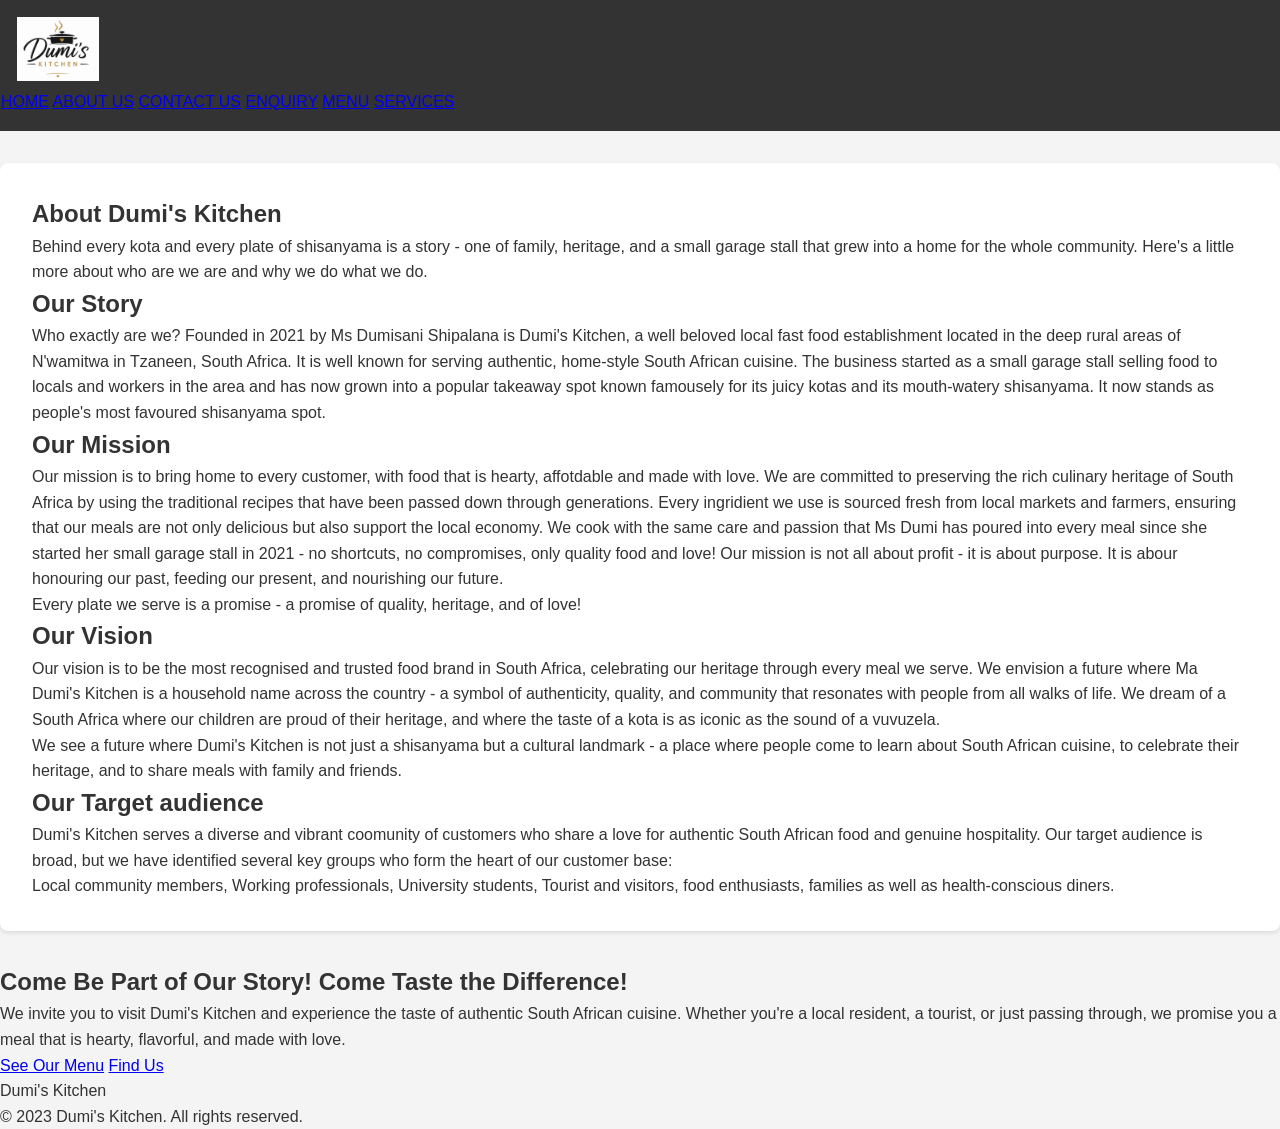
==== pages/about-us.html @ 279e6dc4 "Updated about us" ====
<!DOCTYPE html>
<html lang="en">
<head>
    <meta charset="UTF-8">
    <meta name="viewport" content="width=device-width, initial-scale=1.0">
    <title>Dumi's Kitchen | About Us</title>

    <!--CSS Stylesheet-->
    <link rel="stylesheet" href="../assets/css/styles.css">
    
</head>
<body>
    
    <!--Header section-->
    <header class="site-header">
      <div class="header-inner">
        <div class="logo">
            <a href="../index.html">
                <img src="../assets/images/Logo.jpeg" alt="Dumi's Kitchen Logo" width="10%" height="10%">
            </a>
        </div>
        

         <!--Navigation links-->
         <nav>
            <a href="../index.html">HOME</a>
            <a href="./about-us.html">ABOUT US</a>
            <a href="./contact-us.html">CONTACT US</a>
            <a href="./enquiry.html">ENQUIRY</a>
            <a href="./menu.html">MENU</a>
            <a href="./services.html">SERVICES</a>
         </nav>
      </div>
    </header>

    <!--Main section-->
    <main class="container">

        <section class="section">
          <h1 class="section-title">About Dumi's Kitchen</h1>
          <p class="intro-text">Behind every kota and every plate of shisanyama is a story - one of family, heritage, and a small garage stall that grew into a home for the whole community.
            Here's a little more about who are we are and why we do what we do. </p>
          
          <!--Background story of our business-->
            <div class="story-block"> 
            <h1 class="section-title">Our Story</h1>
            <p class="story-text">
                Who exactly are we?
                Founded in 2021 by Ms Dumisani Shipalana is Dumi's Kitchen, a well beloved local fast food establishment located
                in the deep rural areas of N'wamitwa in Tzaneen, South Africa. It is well known for serving authentic, home-style
                South African cuisine. The business started as a small garage stall selling food to locals and workers in the area and has now grown into a popular takeaway spot  known famousely for its juicy kotas and its mouth-watery shisanyama.
                It now stands as people's most favoured shisanyama spot.
            </p>
            </div>

            <!-- Mission and vision statements-->
             <div class="story-block">  
             <h1> Our Mission</h1>
             <p class="text-left">
                Our mission is to bring home to every customer, with food that is hearty, affotdable and made with love.
                We are committed to preserving the rich culinary heritage of South Africa by using the traditional recipes that have been
                passed down  through generations. Every ingridient we use is sourced fresh from local markets and farmers, ensuring that our meals 
                are not only delicious but also support the local economy. We cook with the same care and passion that Ms Dumi has poured into every meal 
                since she started her small garage stall in 2021 - no shortcuts, no compromises, only quality food and love!
                Our mission is not all about profit - it is about purpose. It is abour honouring our past, feeding our present, and nourishing 
                our future.
             </p>
             <p> Every plate we serve is a promise - a promise of quality, heritage, and of love!</p>
             </div>

             <!-- Vision statement-->
              <div class="story-block">
              <h1> Our Vision</h1>
              <p class="text-left">
                Our vision is to be the most recognised and trusted food brand in South Africa, celebrating our heritage through every meal we serve.
                We envision a future where Ma Dumi's Kitchen is a household name across the country -  a symbol of authenticity, quality, and community
                that resonates with people from all walks of life. We dream of a South Africa where our children are proud of their heritage, and
                where the taste of a kota is as iconic as the sound of a vuvuzela.
              </p>
              <p class="text-left"> 
                We see a future where Dumi's Kitchen is not just a shisanyama but a cultural landmark -  a place where people come to
                learn about South African cuisine, to celebrate their heritage, and to share meals with family and friends.
              </p>
              </div>

              <!--Target audience-->
              <div class="story-block">
              <h1>Our Target audience</h1>
              <p class="text-left">
                Dumi's Kitchen serves a diverse and vibrant coomunity of customers who share a love for authentic South African food 
                and genuine hospitality. Our target audience is broad, but we have identified several key groups who form the heart of our customer base:
              </p>
              <p>
                Local community members, Working professionals, University students, Tourist and visitors, food enthusiasts, families as well as health-conscious diners.
              </p>
              </div>
        </section>

        <!--Call to Action-->
        <div class="cta-box">
            <h2> Come Be Part of Our Story! Come Taste the Difference!</h2>
            <p>We invite you to visit Dumi's Kitchen and experience the taste of authentic South African cuisine. Whether you're a local resident, a tourist, or just passing through, we promise you a meal that is hearty, flavorful, and made with love.</p>
            <div class="btn-group"> 
                <a href="./menu.html" class="btn btn-primary">See Our Menu</a>
                <a href="./contact-us.html" class="btn btn-secondary">Find Us</a>
            </div>
        </div>
    </main>

    <!--Footer Section-->
    <footer class="site-footer">
      <div class="footer-inner">
        <p class="footer-brand">Dumi's Kitchen</p>
        
        <p class="footer-copyright">&copy; 2023 Dumi's Kitchen. All rights reserved.</p>
      </div>
    </footer>
</body>
</html>
---- assets/css/styles.css ----
*{
    margin: 0;
    padding: 0;
}

html {
    scroll-behavior: smooth;
}

/* 1. body */
body {
    font-family:Arial, Helvetica, sans-serif;
    background-color: #f4f4f4;
    color: #333;
    line-height: 1.6;
}

/* 2. header / navigation bar */ 
header {
    background-color: #333;
    color: #fff;
    padding: 1rem 0;
    display: flex;
    align-items: center;
    top: 0%;
    border: 1px solid #333;
    z-index: 1000;
}

.logo {
    margin-left: 1rem;
}

.main-navigation {
    gap: 10px;
    display: flex;
}

.main-navigation a {
    color: white;
    font-size: 16px;
    padding: 10px 15px;
    text-decoration: none;
    border-radius: 6px;
}

.main-navigation a:hover {
    background-color: #555;
    color: white;
}

section {
    padding: 2rem;
    margin: 2rem 0;
    background-color: #fff;
    border-radius: 8px;
    box-shadow: 0 2px 4px rgba(0, 0, 0, 0.1);
}
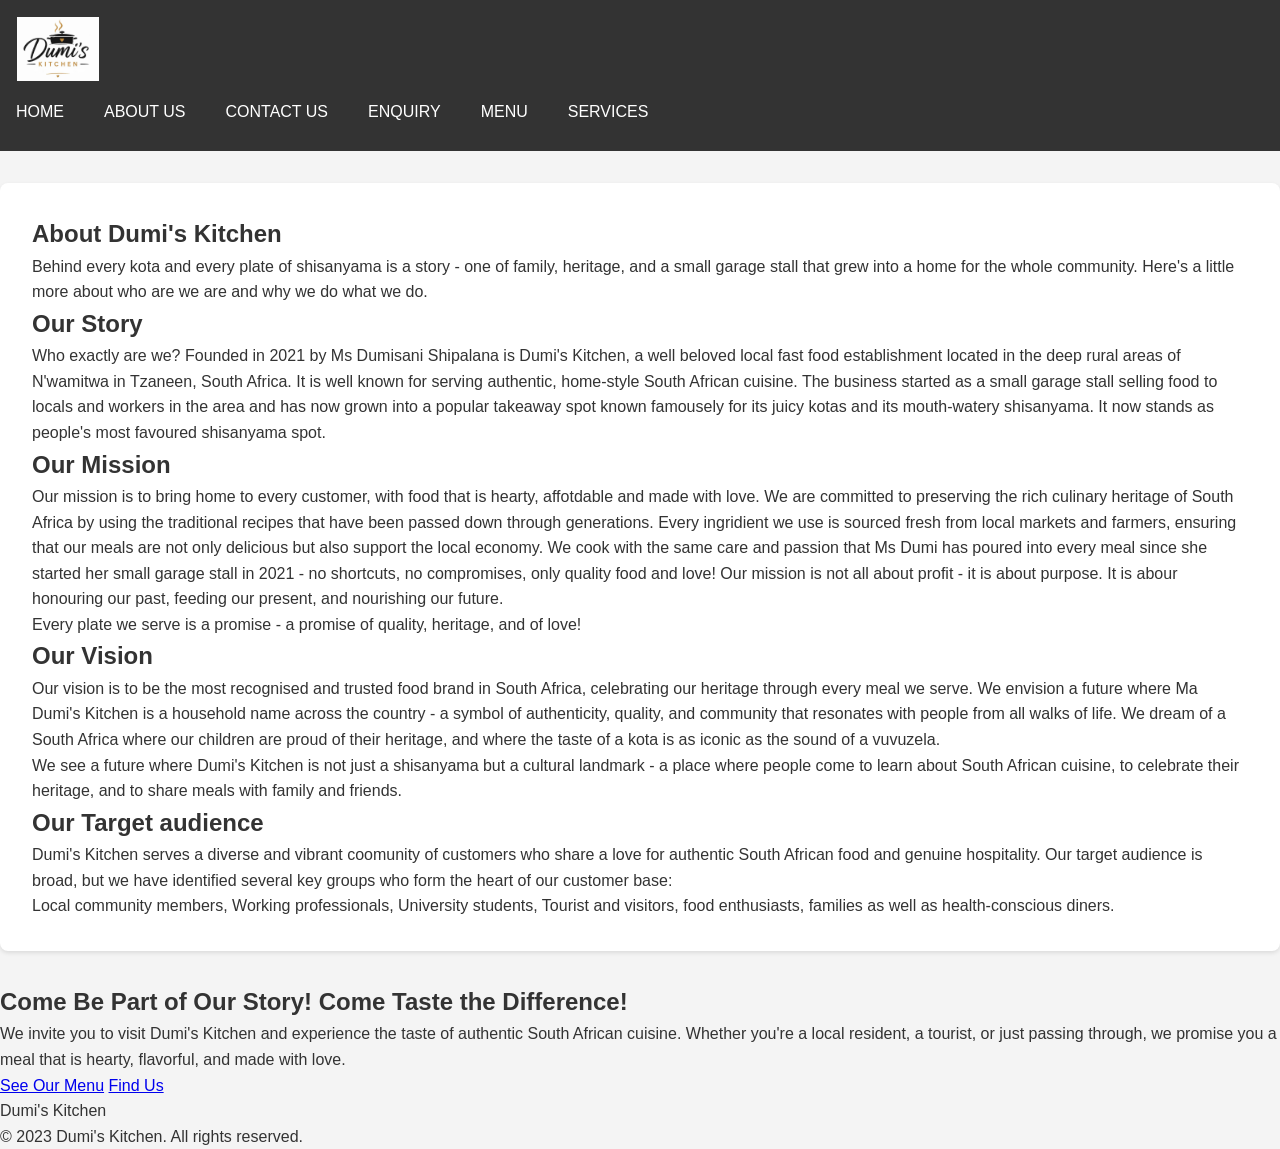
==== commit 2fd6f32b: "updated classes on about.us" ====
--- a/pages/about-us.html
+++ b/pages/about-us.html
@@ -22,7 +22,7 @@
         
 
          <!--Navigation links-->
-         <nav>
+         <nav class="main-navigation">
             <a href="../index.html">HOME</a>
             <a href="./about-us.html">ABOUT US</a>
             <a href="./contact-us.html">CONTACT US</a>
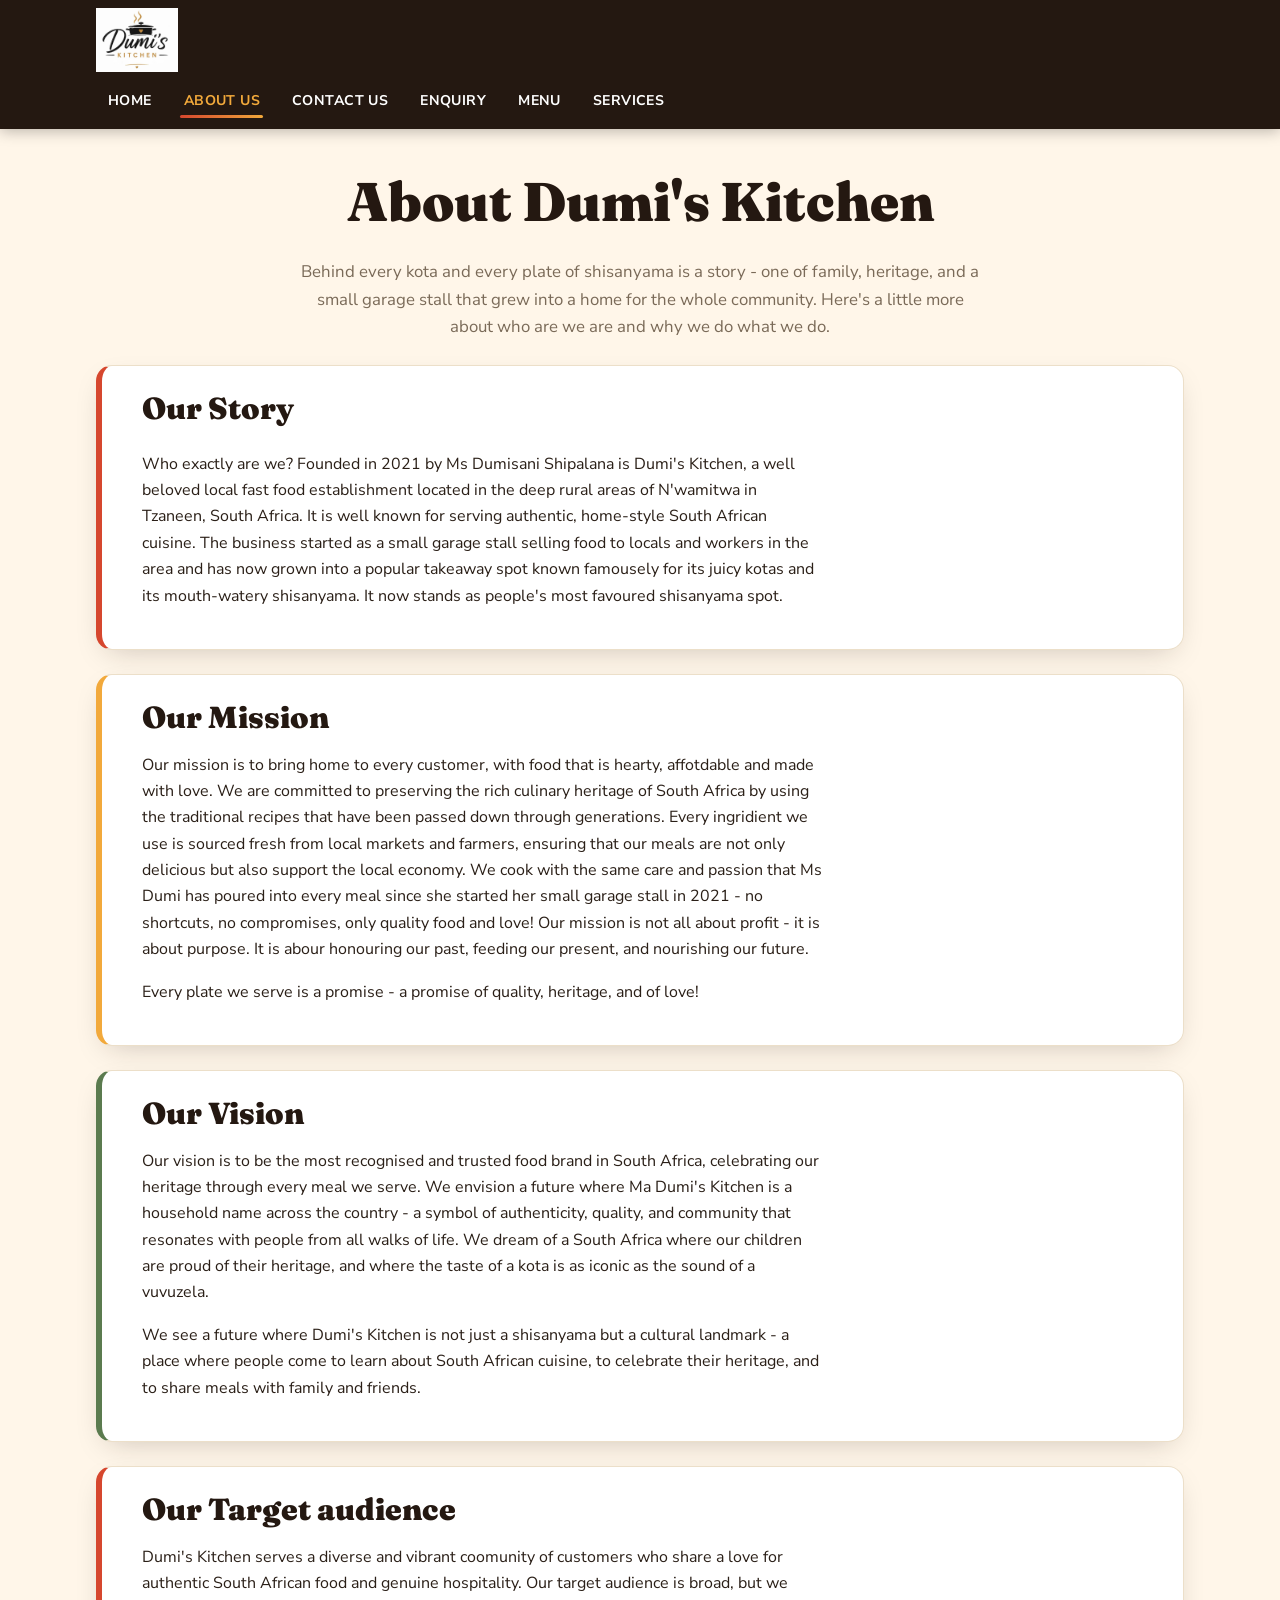
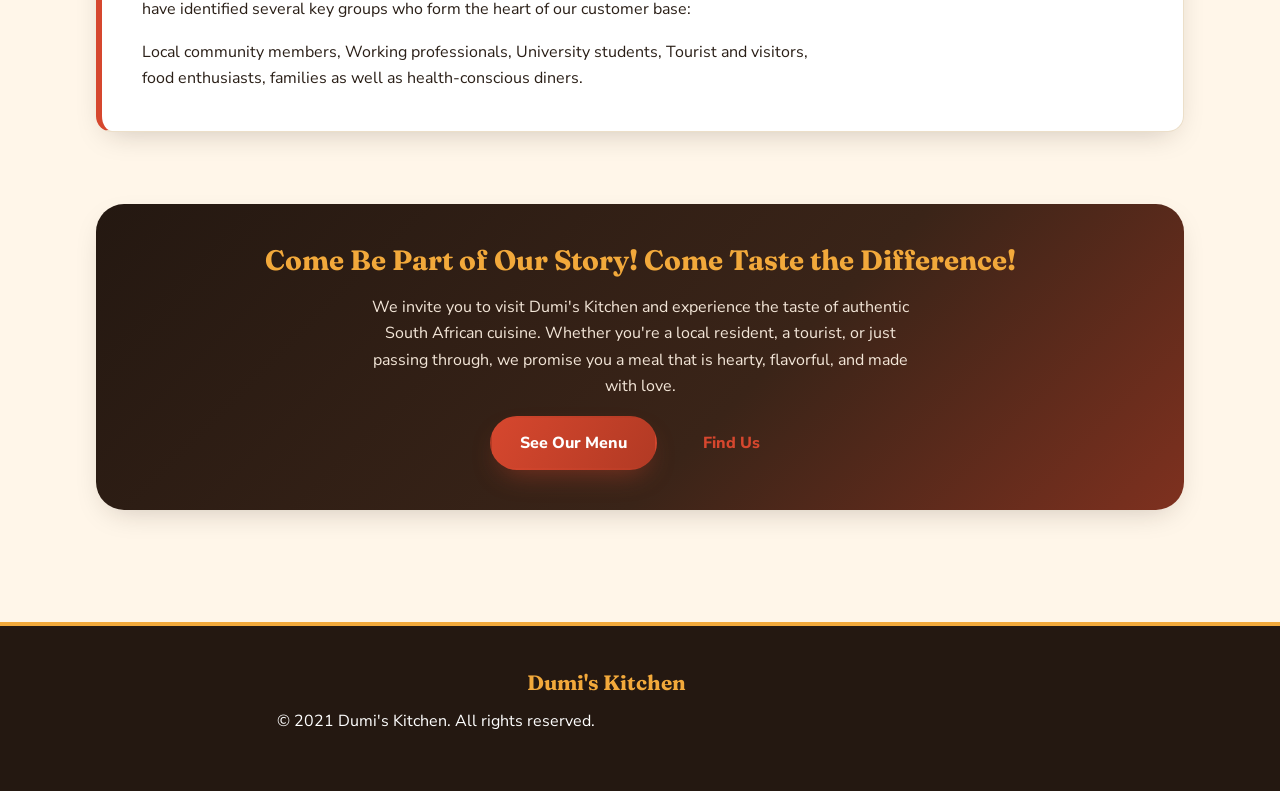
==== commit efc59784: "Update about-us.html" ====
--- a/pages/about-us.html
+++ b/pages/about-us.html
@@ -24,7 +24,7 @@
          <!--Navigation links-->
          <nav class="main-navigation">
             <a href="../index.html">HOME</a>
-            <a href="./about-us.html">ABOUT US</a>
+            <a href="./about-us.html" class="active" aria-current="page">ABOUT US</a>
             <a href="./contact-us.html">CONTACT US</a>
             <a href="./enquiry.html">ENQUIRY</a>
             <a href="./menu.html">MENU</a>
@@ -112,7 +112,7 @@
       <div class="footer-inner">
         <p class="footer-brand">Dumi's Kitchen</p>
         
-        <p class="footer-copyright">&copy; 2023 Dumi's Kitchen. All rights reserved.</p>
+        <p class="footer-copyright">&copy; 2021 Dumi's Kitchen. All rights reserved.</p>
       </div>
     </footer>
 </body>
--- a/assets/css/styles.css
+++ b/assets/css/styles.css
@@ -1,58 +1,720 @@
-*{
-    margin: 0;
-    padding: 0;
+
+/* ==========================================================================
+   Dumi's Kitchen — Stylesheet
+   A vibrant shisanyama & kota spot: fire-red coals, golden mustard pap,
+   a hint of fresh green, all on a warm cream backdrop.
+   ========================================================================== */
+
+/* ---- Fonts: a characterful display serif paired with a friendly sans ---- */
+@import url('https://fonts.googleapis.com/css2?family=Fraunces:opsz,wght@9..144,400;9..144,600;9..144,700;9..144,900&family=Nunito+Sans:wght@400;600;700;800&display=swap');
+
+/* ---- Design tokens ---- */
+:root {
+  /* Palette */
+  --color-charcoal: #241811;
+  --color-charcoal-soft: #3a2418;
+  --color-fire: #d6472e;
+  --color-fire-dark: #b23a24;
+  --color-gold: #f2a93b;
+  --color-gold-dark: #d6912a;
+  --color-forest: #5b7b4f;
+  --color-cream: #fff6e9;
+  --color-white: #ffffff;
+
+  /* Text & neutrals */
+  --color-text: #2a1f17;
+  --color-text-muted: #7a6a58;
+  --color-border: #ecdfc9;
+
+  /* Type */
+  --font-display: 'Fraunces', Georgia, serif;
+  --font-body: 'Nunito Sans', Arial, sans-serif;
+
+  /* Spacing scale */
+  --space-1: 0.5rem;
+  --space-2: 1rem;
+  --space-3: 1.5rem;
+  --space-4: 2.5rem;
+  --space-5: 4.5rem;
+
+  /* Layout */
+  --max-width: 1120px;
+  --radius-sm: 8px;
+  --radius-md: 16px;
+  --radius-lg: 28px;
+  --shadow-soft: 0 10px 30px -12px rgba(36, 24, 17, 0.25);
+  --shadow-fire: 0 12px 28px -10px rgba(214, 71, 46, 0.45);
+  --transition-fast: 0.2s ease;
+  --transition-med: 0.35s cubic-bezier(0.22, 1, 0.36, 1);
+}
+
+/* ---- Reset & base ---- */
+* {
+  box-sizing: border-box;
 }
 
 html {
-    scroll-behavior: smooth;
-}
-
-/* 1. body */
+  scroll-behavior: smooth;
+}
+
 body {
-    font-family:Arial, Helvetica, sans-serif;
-    background-color: #f4f4f4;
-    color: #333;
-    line-height: 1.6;
-}
-
-/* 2. header / navigation bar */ 
-header {
-    background-color: #333;
-    color: #fff;
-    padding: 1rem 0;
-    display: flex;
-    align-items: center;
-    top: 0%;
-    border: 1px solid #333;
-    z-index: 1000;
+  margin: 0;
+  font-family: var(--font-body);
+  color: var(--color-text);
+  background-color: var(--color-cream);
+  line-height: 1.65;
+}
+
+img {
+  max-width: 100%;
+  height: auto;
+  display: block;
+}
+
+h1, h2, h3, h4 {
+  font-family: var(--font-display);
+  color: var(--color-charcoal);
+  line-height: 1.2;
+  margin: 0 0 var(--space-2);
+}
+
+h1 { font-size: clamp(2.1rem, 5vw, 3.4rem); font-weight: 900; }
+h2 { font-size: clamp(1.35rem, 2.8vw, 1.75rem); font-weight: 700; color: var(--color-fire); }
+h3 { font-size: 1.2rem; font-weight: 700; }
+
+p {
+  margin: 0 0 var(--space-2);
+  max-width: 68ch;
+}
+
+ul {
+  margin: 0 0 var(--space-2);
+  padding-left: 1.25rem;
+}
+
+li {
+  margin-bottom: 0.4rem;
+}
+
+a {
+  color: var(--color-fire);
+  text-decoration: none;
+  transition: color var(--transition-fast);
+}
+
+a:hover,
+a:focus-visible {
+  color: var(--color-fire-dark);
+}
+
+hr {
+  border: none;
+  border-top: 1px solid var(--color-border);
+  margin: var(--space-3) 0;
+}
+
+::selection {
+  background-color: var(--color-gold);
+  color: var(--color-charcoal);
+}
+
+/* Visible, on-brand focus state for keyboard users */
+a:focus-visible,
+button:focus-visible,
+input:focus-visible,
+select:focus-visible,
+textarea:focus-visible {
+  outline: 3px solid var(--color-gold);
+  outline-offset: 2px;
+  border-radius: var(--radius-sm);
+}
+
+/* ---- Utility classes ---- */
+.container {
+  max-width: var(--max-width);
+  margin: 0 auto;
+  padding: var(--space-4) var(--space-2);
+}
+
+.text-center { text-align: center; }
+.text-left { text-align: left; }
+
+.eyebrow {
+  display: inline-block;
+  font-family: var(--font-body);
+  font-weight: 800;
+  font-size: 0.78rem;
+  letter-spacing: 0.14em;
+  color: var(--color-gold);
+  margin-bottom: var(--space-1);
+}
+
+.section-title {
+  text-align: center;
+  margin-bottom: var(--space-3);
+}
+
+.section {
+  margin-bottom: var(--space-5);
+}
+
+.lead {
+  text-align: center;
+  max-width: 60ch;
+  margin-left: auto;
+  margin-right: auto;
+  color: var(--color-text-muted);
+}
+
+.intro-text {
+  max-width: 68ch;
+  margin: 0 auto var(--space-3);
+  text-align: center;
+  color: var(--color-text-muted);
+  font-size: 1.05rem;
+}
+
+.section-blurb {
+  max-width: 60ch;
+  margin: 0 auto var(--space-3);
+  text-align: center;
+  color: var(--color-text-muted);
+}
+
+/* Decorative squiggle divider used between sections */
+.divider {
+  width: 64px;
+  height: 4px;
+  margin: 0 auto var(--space-3);
+  background: linear-gradient(90deg, var(--color-fire), var(--color-gold));
+  border-radius: 999px;
+}
+
+/* ==========================================================================
+   Header & navigation
+   ========================================================================== */
+.site-header {
+  background-color: var(--color-charcoal);
+  position: sticky;
+  top: 0;
+  z-index: 50;
+  box-shadow: 0 2px 14px rgba(0, 0, 0, 0.28);
+}
+
+.header-inner {
+  max-width: var(--max-width);
+  margin: 0 auto;
+  padding: var(--space-1) var(--space-2);
+  display: flex;
+  align-items: center;
+  justify-content: space-between;
+  flex-wrap: wrap;
+  gap: var(--space-1);
 }
 
 .logo {
-    margin-left: 1rem;
+  display: flex;
+  align-items: center;
+}
+
+.logo-img {
+  height: 58px;
+  width: auto;
+  border-radius: var(--radius-sm);
+  border: 2px solid var(--color-gold);
 }
 
 .main-navigation {
-    gap: 10px;
-    display: flex;
+  display: flex;
+  flex-wrap: wrap;
+  gap: var(--space-1);
 }
 
 .main-navigation a {
-    color: white;
-    font-size: 16px;
-    padding: 10px 15px;
-    text-decoration: none;
-    border-radius: 6px;
-}
-
-.main-navigation a:hover {
-    background-color: #555;
-    color: white;
-}
-
-section {
-    padding: 2rem;
-    margin: 2rem 0;
-    background-color: #fff;
-    border-radius: 8px;
-    box-shadow: 0 2px 4px rgba(0, 0, 0, 0.1);
+  position: relative;
+  color: var(--color-white);
+  font-family: var(--font-body);
+  font-weight: 700;
+  font-size: 0.88rem;
+  letter-spacing: 0.03em;
+  padding: 0.55rem 0.2rem;
+  margin: 0 0.55rem;
+}
+
+/* Animated underline bar — grows in on hover/focus, not a default underline */
+.main-navigation a::after {
+  content: "";
+  position: absolute;
+  left: 0;
+  bottom: 0.2rem;
+  width: 100%;
+  height: 3px;
+  border-radius: 999px;
+  background: linear-gradient(90deg, var(--color-fire), var(--color-gold));
+  transform: scaleX(0);
+  transform-origin: left;
+  transition: transform var(--transition-med);
+}
+
+.main-navigation a:hover,
+.main-navigation a:focus-visible {
+  color: var(--color-gold);
+}
+
+.main-navigation a:hover::after,
+.main-navigation a:focus-visible::after,
+.main-navigation a.active::after {
+  transform: scaleX(1);
+}
+
+.main-navigation a.active {
+  color: var(--color-gold);
+}
+
+/* ==========================================================================
+   Hero (homepage)
+   ========================================================================== */
+.hero {
+  position: relative;
+  background:
+    linear-gradient(160deg, rgba(36, 24, 17, 0.92) 0%, rgba(36, 24, 17, 0.85) 55%, rgba(214, 71, 46, 0.55) 100%),
+    url('../images/WhatsApp Image 2026-08-13 at 20.27.47.jpeg') center / cover no-repeat;
+  color: var(--color-white);
+  text-align: center;
+  padding: var(--space-5) var(--space-2) calc(var(--space-5) + 2.5rem);
+  clip-path: polygon(0 0, 100% 0, 100% 94%, 0 100%);
+}
+
+.hero .eyebrow {
+  color: var(--color-gold);
+}
+
+.hero h1 {
+  color: var(--color-white);
+  text-shadow: 0 4px 18px rgba(0, 0, 0, 0.35);
+}
+
+.hero h2 {
+  color: var(--color-gold);
+  font-weight: 600;
+  font-family: var(--font-display);
+  font-size: clamp(1.1rem, 2.4vw, 1.5rem);
+}
+
+.hero p {
+  max-width: 62ch;
+  margin-left: auto;
+  margin-right: auto;
+  color: #f3e6d8;
+}
+
+.hero .btn {
+  margin: var(--space-2) 0.4rem 0;
+}
+
+.badge-row {
+  display: flex;
+  justify-content: center;
+  flex-wrap: wrap;
+  gap: var(--space-1);
+  margin: var(--space-2) 0;
+}
+
+.badge-pill {
+  display: inline-flex;
+  align-items: center;
+  gap: 0.4rem;
+  background-color: rgba(255, 255, 255, 0.1);
+  border: 1px solid rgba(242, 169, 59, 0.5);
+  color: var(--color-white);
+  font-size: 0.85rem;
+  font-weight: 700;
+  padding: 0.4rem 0.9rem;
+  border-radius: 999px;
+  backdrop-filter: blur(2px);
+}
+
+/* ==========================================================================
+   Buttons
+   ========================================================================== */
+.btn {
+  display: inline-block;
+  font-family: var(--font-body);
+  font-weight: 800;
+  font-size: 1rem;
+  padding: 0.75rem 1.75rem;
+  border-radius: 999px;
+  border: 2px solid transparent;
+  cursor: pointer;
+  transition: transform var(--transition-fast), box-shadow var(--transition-fast), background-color var(--transition-fast), color var(--transition-fast);
+}
+
+.btn-primary {
+  background: linear-gradient(120deg, var(--color-fire), var(--color-fire-dark));
+  color: var(--color-white);
+  box-shadow: var(--shadow-fire);
+}
+
+.btn-primary:hover,
+.btn-primary:focus-visible {
+  transform: translateY(-2px) scale(1.02);
+  box-shadow: 0 16px 32px -10px rgba(214, 71, 46, 0.55);
+}
+
+.btn-outline {
+  background-color: transparent;
+  border-color: currentColor;
+  color: inherit;
+}
+
+.btn-outline:hover,
+.btn-outline:focus-visible {
+  background-color: var(--color-gold);
+  border-color: var(--color-gold);
+  color: var(--color-charcoal);
+  transform: translateY(-2px);
+}
+
+/* ==========================================================================
+   Cards & info grids
+   ========================================================================== */
+.card-grid {
+  display: grid;
+  grid-template-columns: repeat(auto-fit, minmax(230px, 1fr));
+  gap: var(--space-3);
+}
+
+.card-grid-spaced {
+  margin-bottom: var(--space-3);
+}
+
+.card {
+  background-color: var(--color-white);
+  border: 1px solid var(--color-border);
+  border-radius: var(--radius-md);
+  padding: var(--space-3);
+  box-shadow: var(--shadow-soft);
+  transition: transform var(--transition-med), box-shadow var(--transition-med), border-color var(--transition-fast);
+}
+
+.card:hover {
+  transform: translateY(-5px);
+  border-color: var(--color-gold);
+  box-shadow: 0 18px 34px -14px rgba(36, 24, 17, 0.3);
+}
+
+.card .icon {
+  font-size: 1.5rem;
+  margin-bottom: 0.3rem;
+  display: block;
+}
+
+.card h3 {
+  color: var(--color-fire);
+  margin-bottom: var(--space-1);
+}
+
+.card ul {
+  margin-bottom: 0;
+}
+
+/* Story / mission / vision blocks */
+.story-block {
+  position: relative;
+  padding: var(--space-3) var(--space-3) var(--space-3) var(--space-4);
+  border-radius: var(--radius-md);
+  margin-bottom: var(--space-3);
+  background-color: var(--color-white);
+  border: 1px solid var(--color-border);
+  border-left: 6px solid var(--color-fire);
+  box-shadow: var(--shadow-soft);
+}
+
+.story-block:nth-of-type(2) { border-left-color: var(--color-gold); }
+.story-block:nth-of-type(3) { border-left-color: var(--color-forest); }
+.story-block:nth-of-type(4) { border-left-color: var(--color-fire); }
+
+.story-block h1 {
+  font-size: clamp(1.4rem, 3vw, 1.9rem);
+  text-align: left;
+  color: var(--color-charcoal);
+}
+
+/* ==========================================================================
+   Menu grid
+   ========================================================================== */
+.menu-grid {
+  display: grid;
+  grid-template-columns: repeat(auto-fit, minmax(220px, 1fr));
+  gap: var(--space-3);
+}
+
+.menu-item {
+  position: relative;
+  background-color: var(--color-white);
+  border: 1px solid var(--color-border);
+  border-radius: var(--radius-md);
+  overflow: hidden;
+  box-shadow: var(--shadow-soft);
+  transition: transform var(--transition-med), box-shadow var(--transition-med);
+}
+
+.menu-item:hover {
+  transform: translateY(-6px) scale(1.015);
+  box-shadow: 0 20px 36px -14px rgba(36, 24, 17, 0.35);
+}
+
+.menu-item .menu-item-media {
+  position: relative;
+  overflow: hidden;
+}
+
+.menu-item img {
+  width: 100%;
+  height: 190px;
+  object-fit: cover;
+  transition: transform var(--transition-med);
+}
+
+.menu-item:hover img {
+  transform: scale(1.08);
+}
+
+.menu-item-body {
+  padding: var(--space-2) var(--space-2) var(--space-2);
+  display: flex;
+  align-items: center;
+  justify-content: space-between;
+  gap: var(--space-1);
+}
+
+.menu-item-name {
+  font-weight: 700;
+  color: var(--color-charcoal);
+  margin: 0;
+}
+
+.menu-item-price {
+  flex-shrink: 0;
+  background: linear-gradient(120deg, var(--color-gold), var(--color-gold-dark));
+  color: var(--color-charcoal);
+  font-weight: 800;
+  font-size: 0.9rem;
+  padding: 0.3rem 0.7rem;
+  border-radius: 999px;
+}
+
+/* ==========================================================================
+   Forms
+   ========================================================================== */
+.form-card {
+  background-color: var(--color-white);
+  border: 1px solid var(--color-border);
+  border-radius: var(--radius-lg);
+  padding: var(--space-4);
+  box-shadow: var(--shadow-soft);
+  max-width: 640px;
+  margin: 0 auto;
+  border-top: 6px solid var(--color-fire);
+}
+
+.form-group {
+  margin-bottom: var(--space-3);
+}
+
+.form-group label {
+  display: block;
+  font-weight: 700;
+  margin-bottom: 0.4rem;
+  color: var(--color-charcoal);
+}
+
+.form-group input,
+.form-group select,
+.form-group textarea {
+  width: 100%;
+  padding: 0.7rem 0.9rem;
+  font-family: var(--font-body);
+  font-size: 1rem;
+  border: 1.5px solid var(--color-border);
+  border-radius: var(--radius-sm);
+  background-color: var(--color-cream);
+  color: var(--color-text);
+  transition: border-color var(--transition-fast), box-shadow var(--transition-fast), background-color var(--transition-fast);
+}
+
+.form-group input:focus,
+.form-group select:focus,
+.form-group textarea:focus {
+  border-color: var(--color-fire);
+  background-color: var(--color-white);
+  box-shadow: 0 0 0 4px rgba(214, 71, 46, 0.14);
+}
+
+.form-group textarea {
+  min-height: 140px;
+  resize: vertical;
+}
+
+.form-actions {
+  display: flex;
+  gap: var(--space-2);
+  flex-wrap: wrap;
+}
+
+/* ==========================================================================
+   Map / iframe embed
+   ========================================================================== */
+.map-wrapper {
+  position: relative;
+  width: 100%;
+  padding-bottom: 56.25%; /* 16:9 */
+  border-radius: var(--radius-md);
+  overflow: hidden;
+  border: 1px solid var(--color-border);
+  box-shadow: var(--shadow-soft);
+}
+
+.map-wrapper iframe {
+  position: absolute;
+  inset: 0;
+  width: 100%;
+  height: 100%;
+  border: 0;
+}
+
+/* ==========================================================================
+   Call-to-action box
+   ========================================================================== */
+.cta-box {
+  position: relative;
+  overflow: hidden;
+  background: linear-gradient(135deg, var(--color-charcoal), var(--color-charcoal-soft) 60%, var(--color-fire-dark) 130%);
+  color: var(--color-white);
+  text-align: center;
+  padding: var(--space-4);
+  border-radius: var(--radius-lg);
+  margin-top: var(--space-4);
+  box-shadow: var(--shadow-soft);
+}
+
+.cta-box h2 {
+  color: var(--color-gold);
+}
+
+.cta-box p {
+  color: #f3e6d8;
+  max-width: 55ch;
+  margin-left: auto;
+  margin-right: auto;
+}
+
+.cta-box .btn-group {
+  display: flex;
+  justify-content: center;
+  flex-wrap: wrap;
+  gap: var(--space-2);
+  margin-top: var(--space-2);
+}
+
+/* ==========================================================================
+   Footer
+   ========================================================================== */
+.site-footer {
+  background-color: var(--color-charcoal);
+  color: var(--color-white);
+  margin-top: var(--space-5);
+  border-top: 4px solid var(--color-gold);
+}
+
+.footer-inner {
+  max-width: var(--max-width);
+  margin: 0 auto;
+  padding: var(--space-4) var(--space-2);
+  text-align: center;
+}
+
+.footer-brand {
+  font-family: var(--font-display);
+  font-size: 1.3rem;
+  font-weight: 700;
+  color: var(--color-gold);
+  margin-bottom: var(--space-1);
+}
+
+.footer-nav {
+  display: flex;
+  flex-wrap: wrap;
+  justify-content: center;
+  gap: var(--space-1) var(--space-2);
+  margin-bottom: var(--space-2);
+}
+
+.footer-nav a {
+  color: var(--color-white);
+  font-size: 0.9rem;
+}
+
+.footer-nav a:hover,
+.footer-nav a:focus-visible {
+  color: var(--color-gold);
+}
+
+.footer-copy {
+  font-size: 0.82rem;
+  color: #cbb9a2;
+  margin: 0;
+}
+
+/* ==========================================================================
+   Responsive breakpoints
+   ========================================================================== */
+@media (max-width: 720px) {
+  .header-inner {
+    flex-direction: column;
+    align-items: flex-start;
+  }
+
+  .main-navigation {
+    width: 100%;
+    justify-content: flex-start;
+  }
+
+  .hero {
+    padding: var(--space-4) var(--space-2) calc(var(--space-4) + 2rem);
+  }
+
+  .form-card {
+    padding: var(--space-3);
+  }
+
+  .story-block {
+    padding-left: var(--space-3);
+  }
+}
+
+@media (max-width: 480px) {
+  .logo-img {
+    height: 46px;
+  }
+
+  .main-navigation a {
+    font-size: 0.82rem;
+    margin: 0 0.35rem;
+  }
+
+  .menu-item-body {
+    flex-direction: column;
+    align-items: flex-start;
+    gap: 0.4rem;
+  }
+}
+
+/* Respect users who prefer reduced motion */
+@media (prefers-reduced-motion: reduce) {
+  *, *::before, *::after {
+    animation-duration: 0.01ms !important;
+    transition-duration: 0.01ms !important;
+    scroll-behavior: auto !important;
+  }
 }
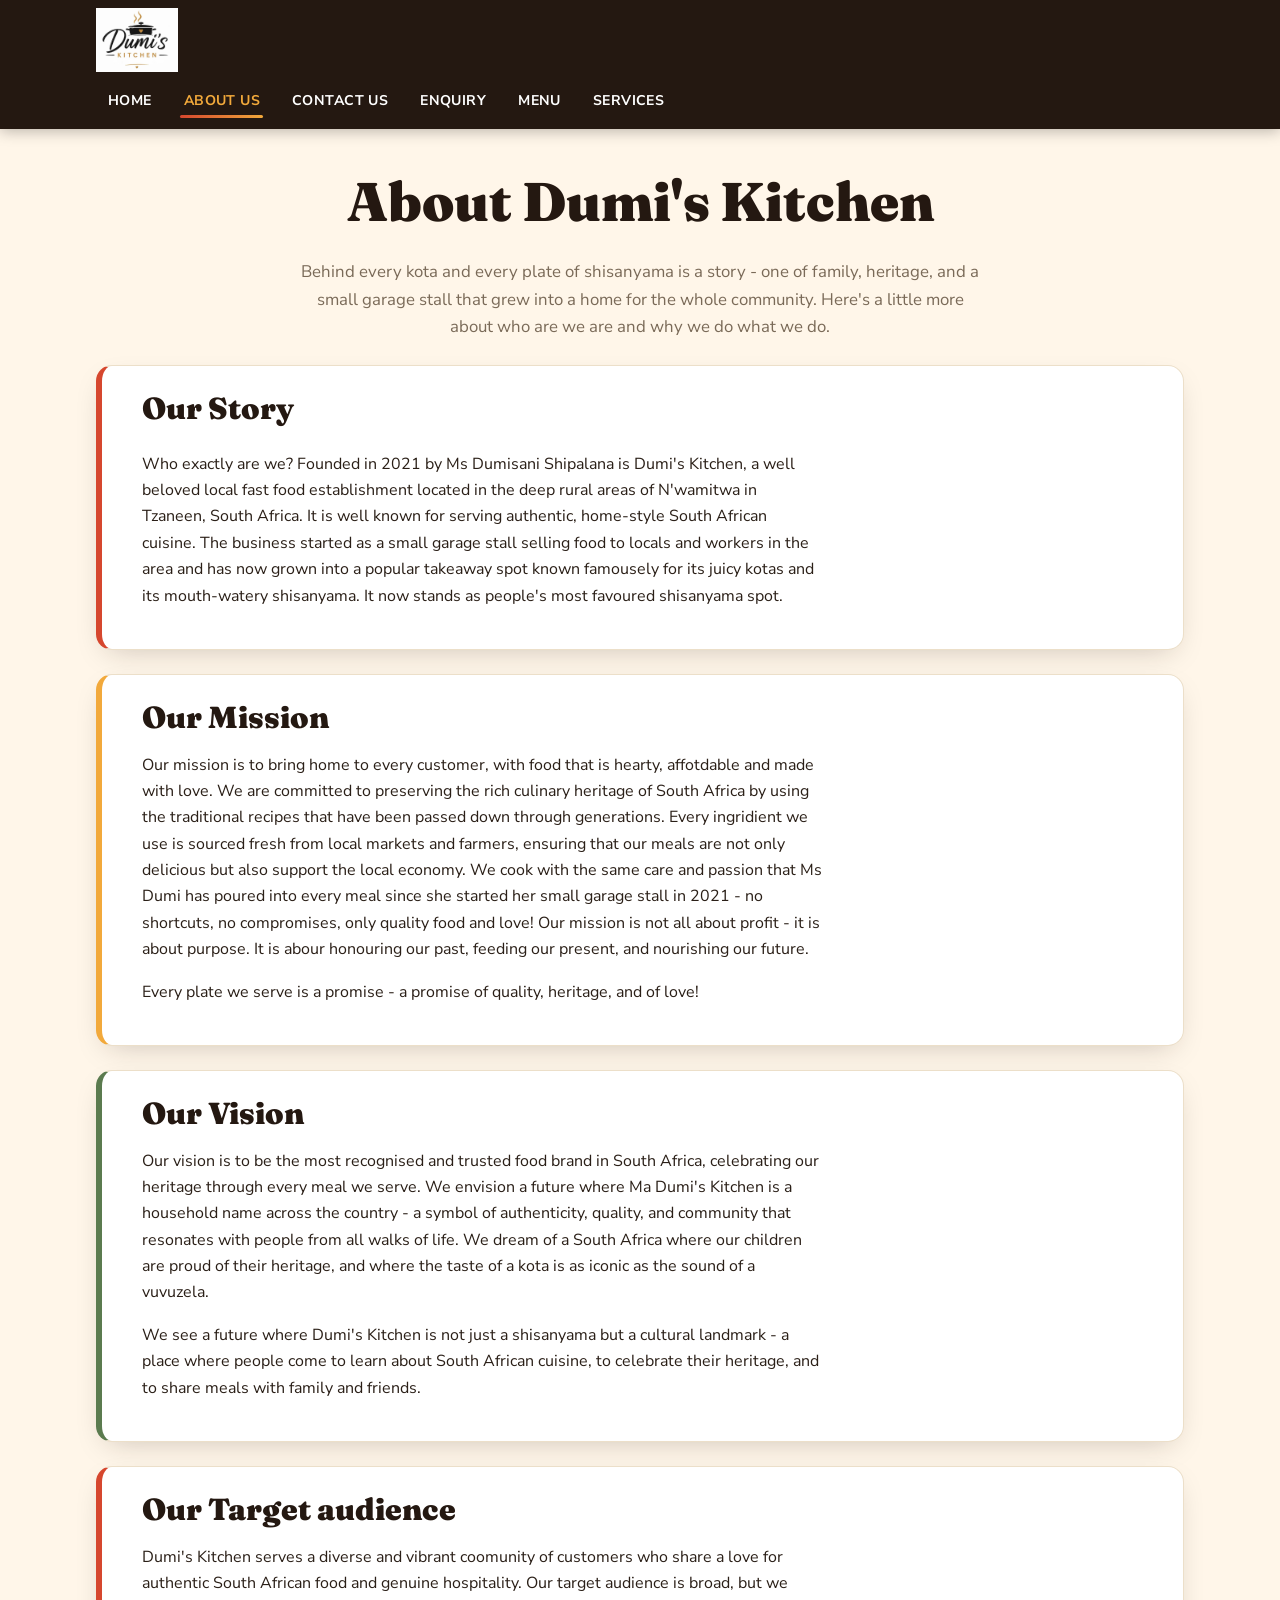
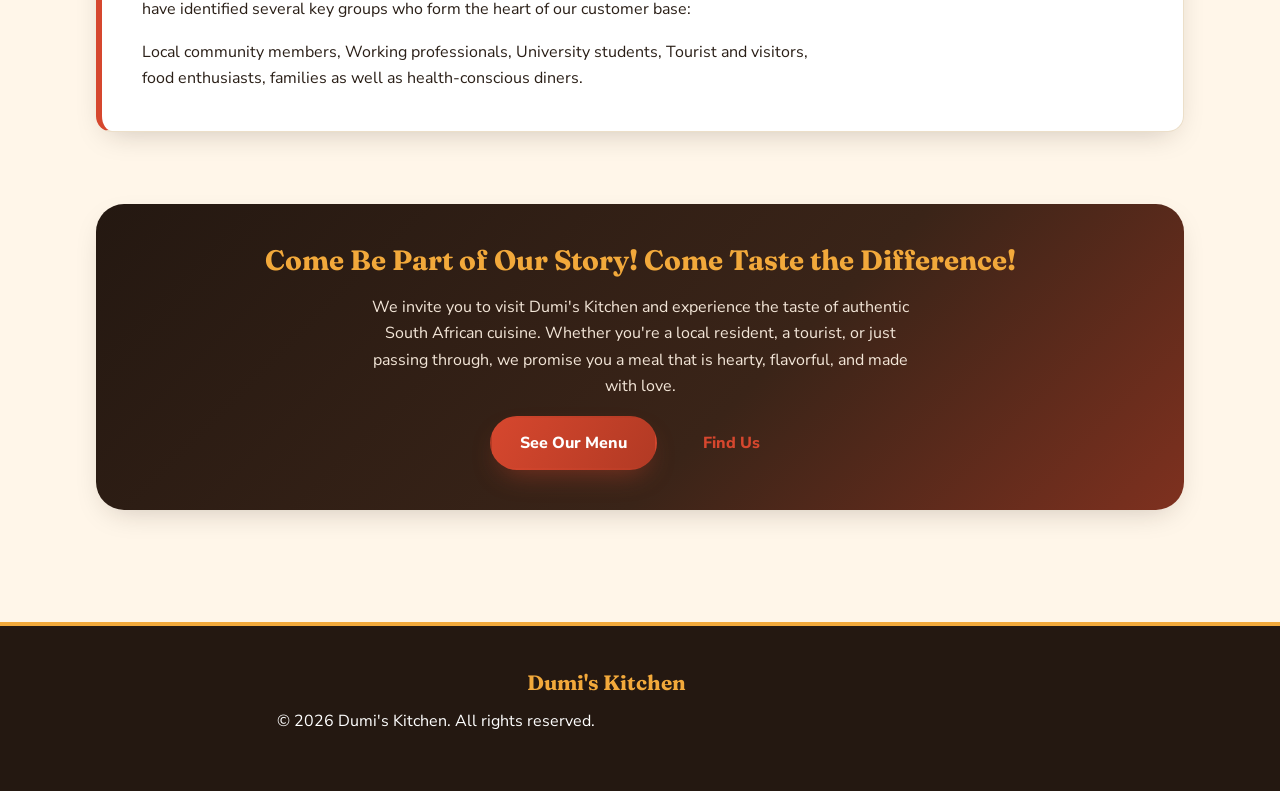
==== commit 1d6c54d1: "Update about-us.html" ====
--- a/pages/about-us.html
+++ b/pages/about-us.html
@@ -112,7 +112,7 @@
       <div class="footer-inner">
         <p class="footer-brand">Dumi's Kitchen</p>
         
-        <p class="footer-copyright">&copy; 2021 Dumi's Kitchen. All rights reserved.</p>
+        <p class="footer-copyright">&copy; 2026 Dumi's Kitchen. All rights reserved.</p>
       </div>
     </footer>
 </body>
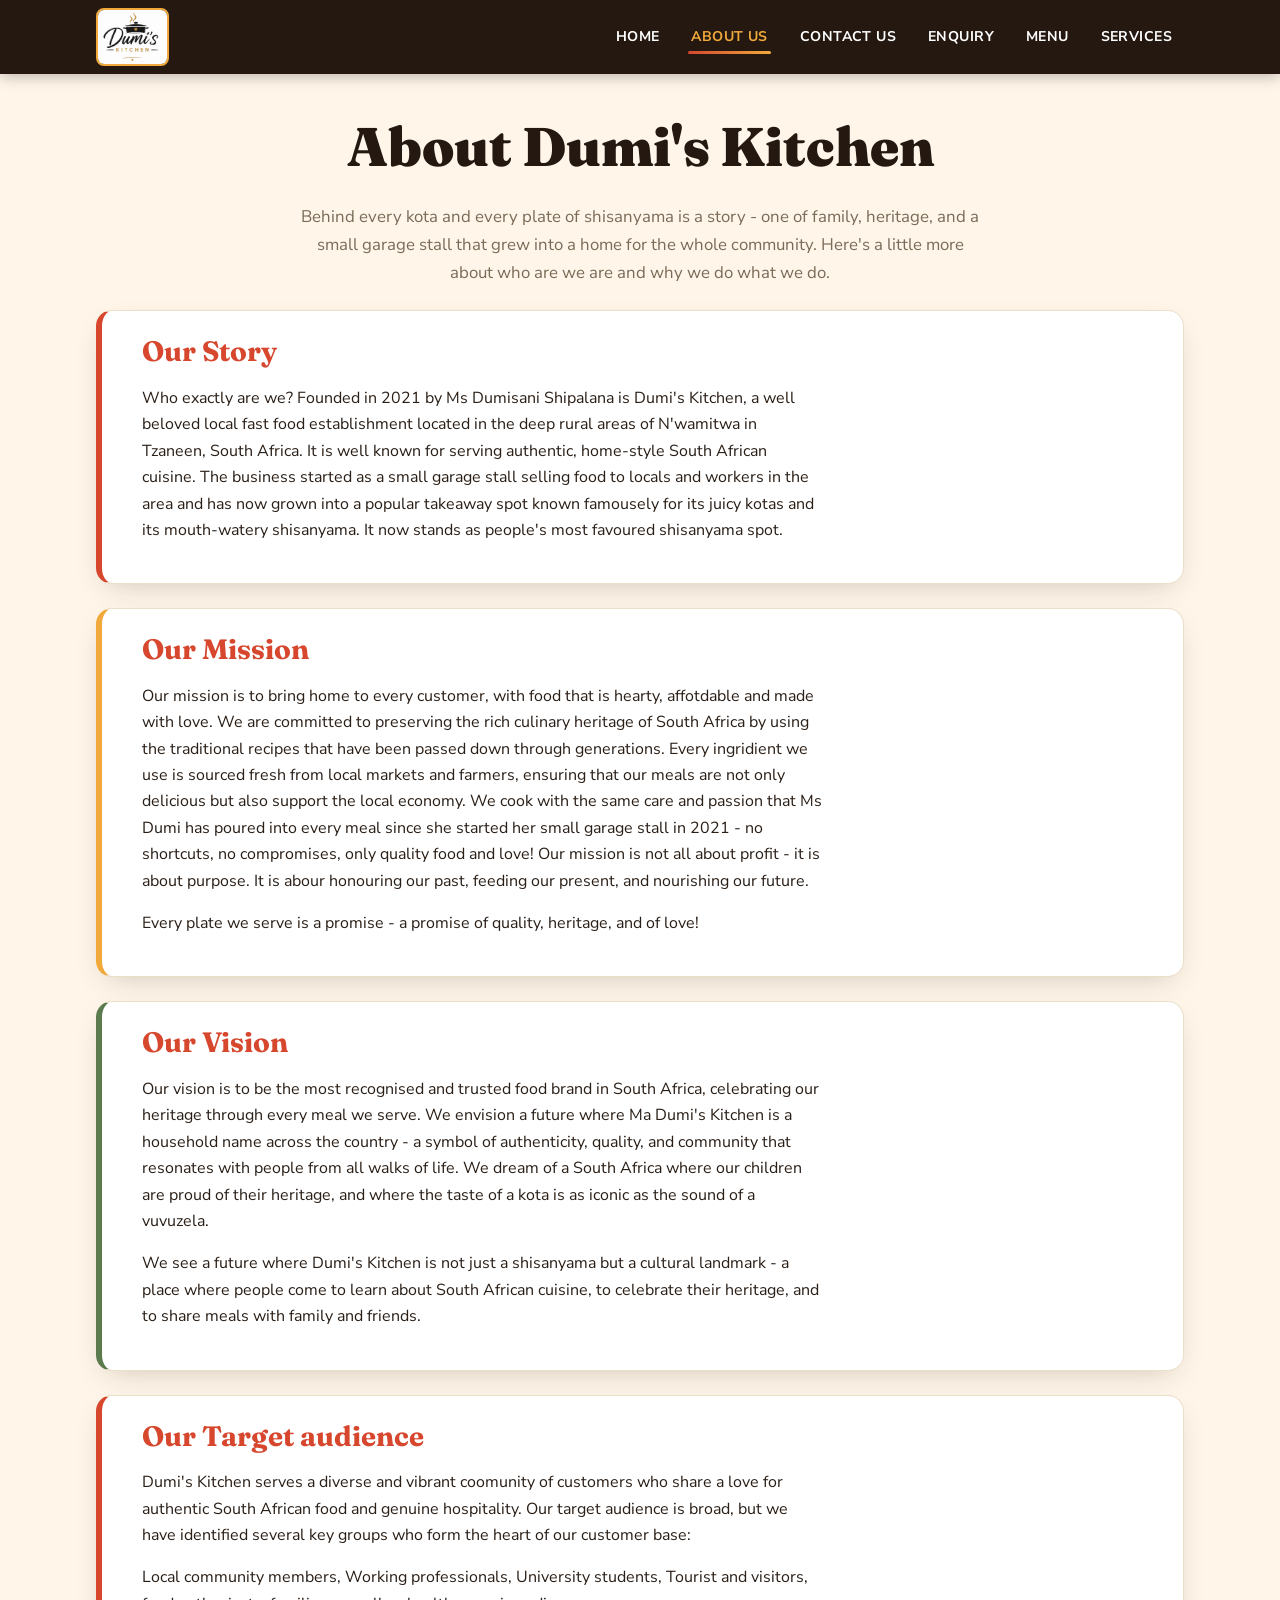
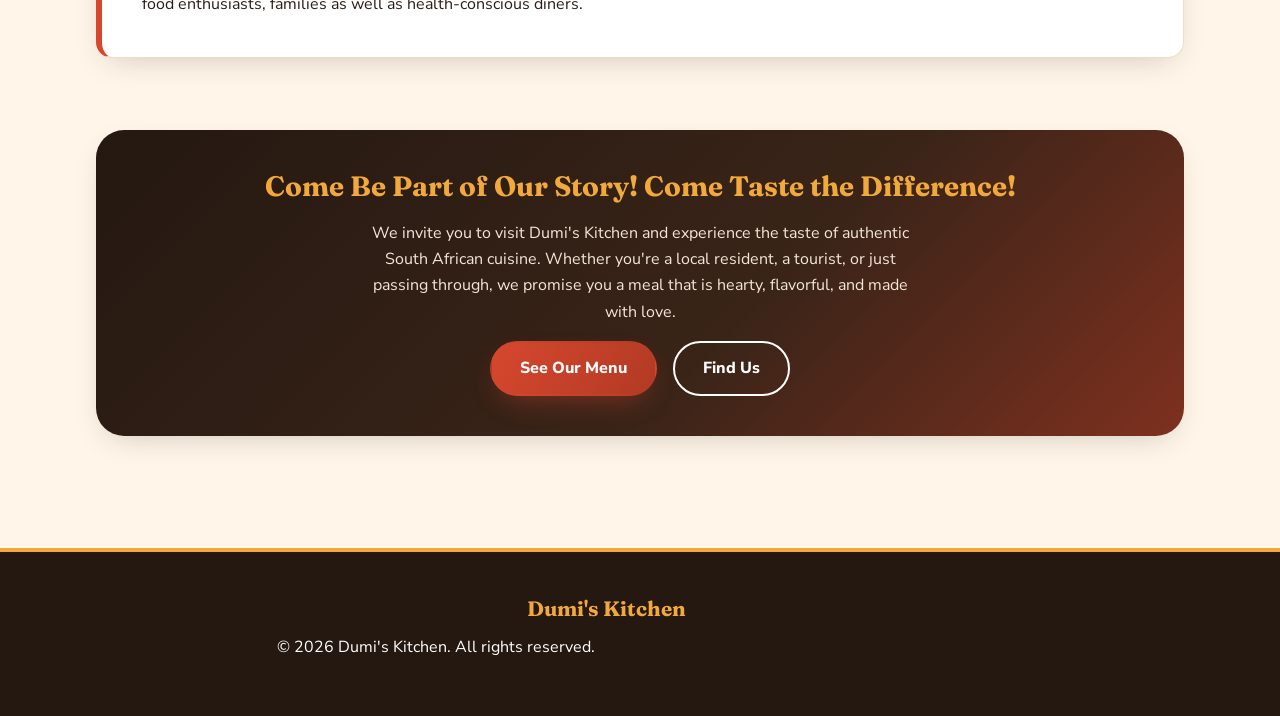
==== commit 3482ab54: "Update about-us.html" ====
--- a/pages/about-us.html
+++ b/pages/about-us.html
@@ -4,6 +4,9 @@
     <meta charset="UTF-8">
     <meta name="viewport" content="width=device-width, initial-scale=1.0">
     <title>Dumi's Kitchen | About Us</title>
+
+    <!--Meta description for SEO-->
+    <meta name="description" content="Discover the story, mission, and vision behind Dumi's Kitchen, a beloved shisanyama and kota spot in N'wamitwa, Tzaneen, South Africa.">
 
     <!--CSS Stylesheet-->
     <link rel="stylesheet" href="../assets/css/styles.css">
@@ -16,7 +19,7 @@
       <div class="header-inner">
         <div class="logo">
             <a href="../index.html">
-                <img src="../assets/images/Logo.jpeg" alt="Dumi's Kitchen Logo" width="10%" height="10%">
+                <img src="../assets/images/Logo.jpeg" alt="Dumi's Kitchen Logo" class="logo-img">
             </a>
         </div>
         
@@ -43,7 +46,7 @@
           
           <!--Background story of our business-->
             <div class="story-block"> 
-            <h1 class="section-title">Our Story</h1>
+            <h2>Our Story</h2>
             <p class="story-text">
                 Who exactly are we?
                 Founded in 2021 by Ms Dumisani Shipalana is Dumi's Kitchen, a well beloved local fast food establishment located
@@ -55,7 +58,7 @@
 
             <!-- Mission and vision statements-->
              <div class="story-block">  
-             <h1> Our Mission</h1>
+             <h2> Our Mission</h2>
              <p class="text-left">
                 Our mission is to bring home to every customer, with food that is hearty, affotdable and made with love.
                 We are committed to preserving the rich culinary heritage of South Africa by using the traditional recipes that have been
@@ -70,7 +73,7 @@
 
              <!-- Vision statement-->
               <div class="story-block">
-              <h1> Our Vision</h1>
+              <h2> Our Vision</h2>
               <p class="text-left">
                 Our vision is to be the most recognised and trusted food brand in South Africa, celebrating our heritage through every meal we serve.
                 We envision a future where Ma Dumi's Kitchen is a household name across the country -  a symbol of authenticity, quality, and community
@@ -85,7 +88,7 @@
 
               <!--Target audience-->
               <div class="story-block">
-              <h1>Our Target audience</h1>
+              <h2>Our Target audience</h2>
               <p class="text-left">
                 Dumi's Kitchen serves a diverse and vibrant coomunity of customers who share a love for authentic South African food 
                 and genuine hospitality. Our target audience is broad, but we have identified several key groups who form the heart of our customer base:
@@ -102,7 +105,7 @@
             <p>We invite you to visit Dumi's Kitchen and experience the taste of authentic South African cuisine. Whether you're a local resident, a tourist, or just passing through, we promise you a meal that is hearty, flavorful, and made with love.</p>
             <div class="btn-group"> 
                 <a href="./menu.html" class="btn btn-primary">See Our Menu</a>
-                <a href="./contact-us.html" class="btn btn-secondary">Find Us</a>
+                <a href="./contact-us.html" class="btn btn-outline">Find Us</a>
             </div>
         </div>
     </main>
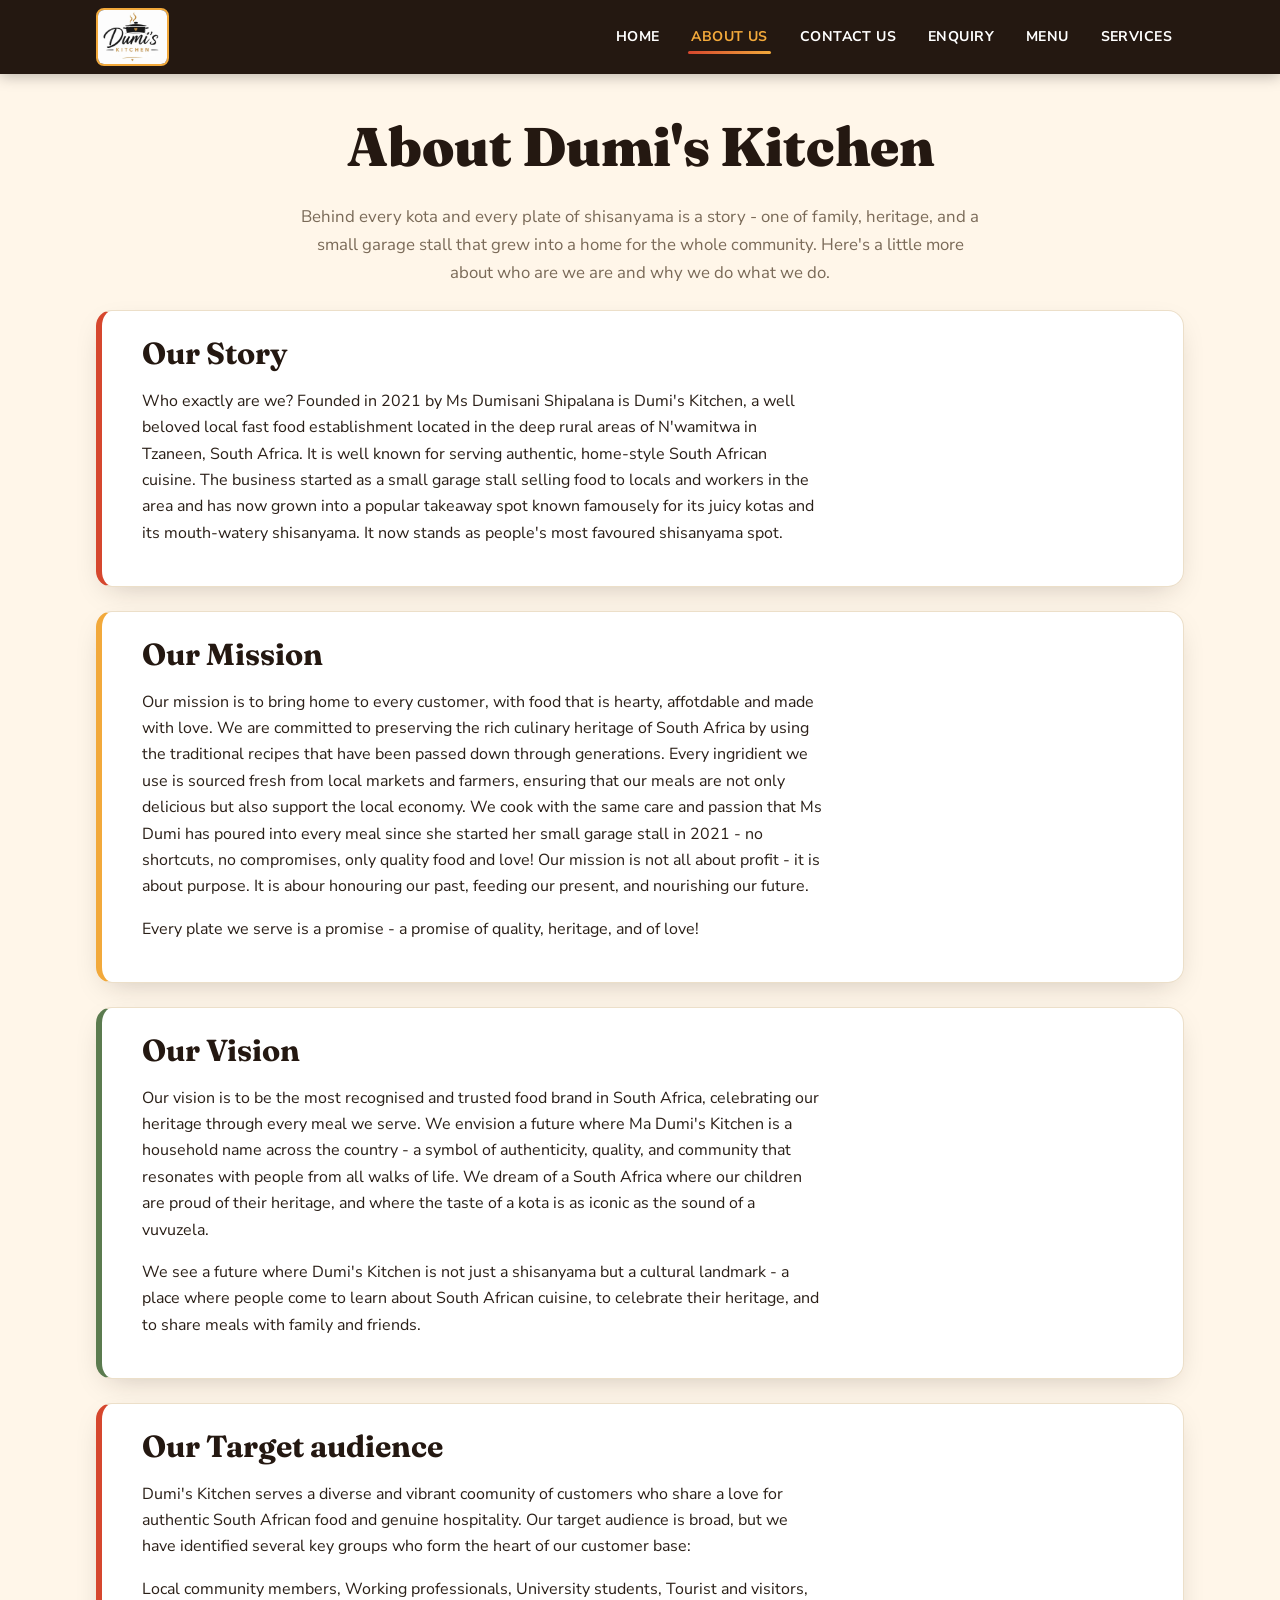
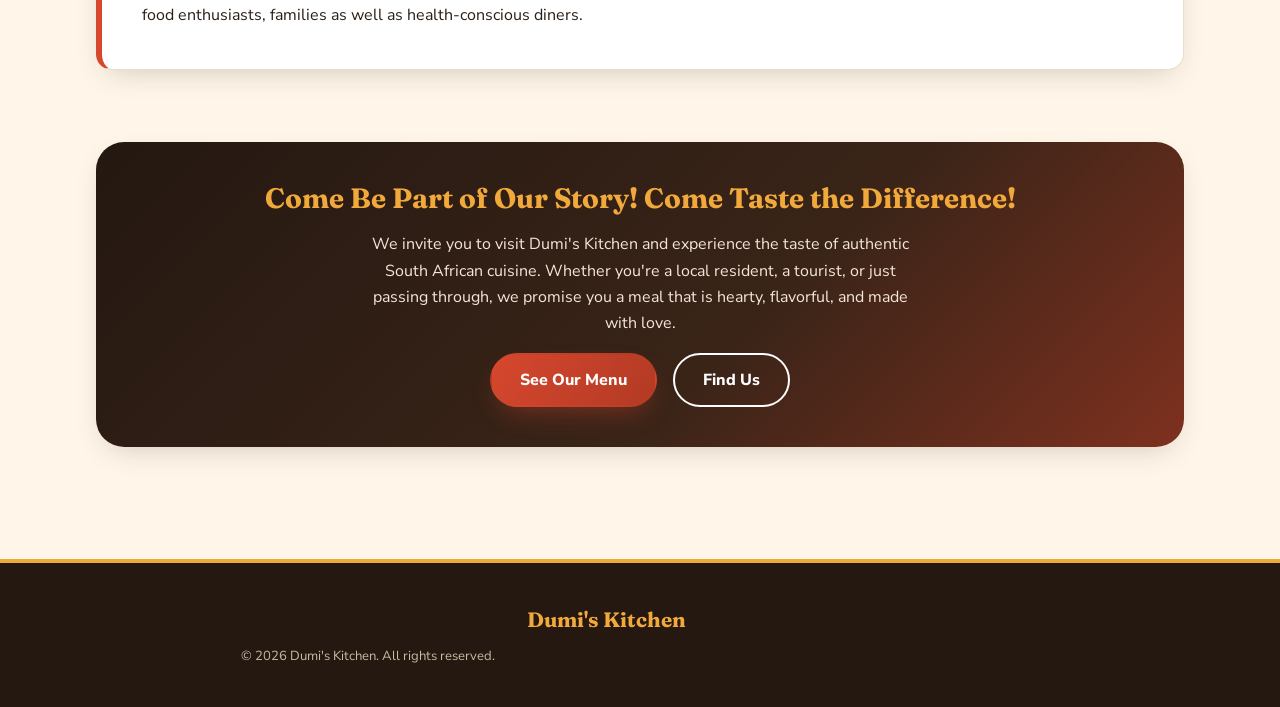
==== commit 511da222: "Update about-us.html" ====
--- a/pages/about-us.html
+++ b/pages/about-us.html
@@ -7,7 +7,8 @@
 
     <!--Meta description for SEO-->
     <meta name="description" content="Discover the story, mission, and vision behind Dumi's Kitchen, a beloved shisanyama and kota spot in N'wamitwa, Tzaneen, South Africa.">
-
+    <meta name="keywords" content="Dumi's Kitchen, About Us, Our Story, Mission, Vision, Shisanyama, Kota, N'wamitwa, Tzaneen, South African Cuisine">
+    
     <!--CSS Stylesheet-->
     <link rel="stylesheet" href="../assets/css/styles.css">
     
@@ -49,9 +50,8 @@
             <h2>Our Story</h2>
             <p class="story-text">
                 Who exactly are we?
-                Founded in 2021 by Ms Dumisani Shipalana is Dumi's Kitchen, a well beloved local fast food establishment located
-                in the deep rural areas of N'wamitwa in Tzaneen, South Africa. It is well known for serving authentic, home-style
-                South African cuisine. The business started as a small garage stall selling food to locals and workers in the area and has now grown into a popular takeaway spot  known famousely for its juicy kotas and its mouth-watery shisanyama.
+                Founded in 2021 by Ms Dumisani Shipalana is Dumi's Kitchen, a well beloved local fast food establishment located in the deep rural areas of N'wamitwa in Tzaneen, South Africa.
+                 It is well known for serving authentic, home-style South African cuisine. The business started as a small garage stall selling food to locals and workers in the area and has now grown into a popular takeaway spot  known famousely for its juicy kotas and its mouth-watery shisanyama.
                 It now stands as people's most favoured shisanyama spot.
             </p>
             </div>
@@ -61,12 +61,9 @@
              <h2> Our Mission</h2>
              <p class="text-left">
                 Our mission is to bring home to every customer, with food that is hearty, affotdable and made with love.
-                We are committed to preserving the rich culinary heritage of South Africa by using the traditional recipes that have been
-                passed down  through generations. Every ingridient we use is sourced fresh from local markets and farmers, ensuring that our meals 
-                are not only delicious but also support the local economy. We cook with the same care and passion that Ms Dumi has poured into every meal 
-                since she started her small garage stall in 2021 - no shortcuts, no compromises, only quality food and love!
-                Our mission is not all about profit - it is about purpose. It is abour honouring our past, feeding our present, and nourishing 
-                our future.
+                We are committed to preserving the rich culinary heritage of South Africa by using the traditional recipes that have been passed down  through generations. Every ingridient we use is sourced fresh from local markets and farmers, ensuring that our meals  are not only delicious but also support the local economy. 
+                We cook with the same care and passion that Ms Dumi has poured into every meal since she started her small garage stall in 2021 - no shortcuts, no compromises, only quality food and love!
+                Our mission is not all about profit - it is about purpose. It is abour honouring our past, feeding our present, and nourishing our future.
              </p>
              <p> Every plate we serve is a promise - a promise of quality, heritage, and of love!</p>
              </div>
@@ -76,13 +73,11 @@
               <h2> Our Vision</h2>
               <p class="text-left">
                 Our vision is to be the most recognised and trusted food brand in South Africa, celebrating our heritage through every meal we serve.
-                We envision a future where Ma Dumi's Kitchen is a household name across the country -  a symbol of authenticity, quality, and community
-                that resonates with people from all walks of life. We dream of a South Africa where our children are proud of their heritage, and
-                where the taste of a kota is as iconic as the sound of a vuvuzela.
+                We envision a future where Ma Dumi's Kitchen is a household name across the country -  a symbol of authenticity, quality, and community that resonates with people from all walks of life.
+                We dream of a South Africa where our children are proud of their heritage, and where the taste of a kota is as iconic as the sound of a vuvuzela.
               </p>
               <p class="text-left"> 
-                We see a future where Dumi's Kitchen is not just a shisanyama but a cultural landmark -  a place where people come to
-                learn about South African cuisine, to celebrate their heritage, and to share meals with family and friends.
+                We see a future where Dumi's Kitchen is not just a shisanyama but a cultural landmark -  a place where people come to learn about South African cuisine, to celebrate their heritage, and to share meals with family and friends.
               </p>
               </div>
 
@@ -90,8 +85,8 @@
               <div class="story-block">
               <h2>Our Target audience</h2>
               <p class="text-left">
-                Dumi's Kitchen serves a diverse and vibrant coomunity of customers who share a love for authentic South African food 
-                and genuine hospitality. Our target audience is broad, but we have identified several key groups who form the heart of our customer base:
+                Dumi's Kitchen serves a diverse and vibrant coomunity of customers who share a love for authentic South African food and genuine hospitality. 
+                Our target audience is broad, but we have identified several key groups who form the heart of our customer base:
               </p>
               <p>
                 Local community members, Working professionals, University students, Tourist and visitors, food enthusiasts, families as well as health-conscious diners.
--- a/assets/css/styles.css
+++ b/assets/css/styles.css
@@ -1,16 +1,12 @@
-
 /* ==========================================================================
    Dumi's Kitchen — Stylesheet
    A vibrant shisanyama & kota spot: fire-red coals, golden mustard pap,
    a hint of fresh green, all on a warm cream backdrop.
    ========================================================================== */
 
-/* ---- Fonts: a characterful display serif paired with a friendly sans ---- */
 @import url('https://fonts.googleapis.com/css2?family=Fraunces:opsz,wght@9..144,400;9..144,600;9..144,700;9..144,900&family=Nunito+Sans:wght@400;600;700;800&display=swap');
 
-/* ---- Design tokens ---- */
 :root {
-  /* Palette */
   --color-charcoal: #241811;
   --color-charcoal-soft: #3a2418;
   --color-fire: #d6472e;
@@ -21,23 +17,19 @@
   --color-cream: #fff6e9;
   --color-white: #ffffff;
 
-  /* Text & neutrals */
   --color-text: #2a1f17;
   --color-text-muted: #7a6a58;
   --color-border: #ecdfc9;
 
-  /* Type */
   --font-display: 'Fraunces', Georgia, serif;
   --font-body: 'Nunito Sans', Arial, sans-serif;
 
-  /* Spacing scale */
   --space-1: 0.5rem;
   --space-2: 1rem;
   --space-3: 1.5rem;
   --space-4: 2.5rem;
   --space-5: 4.5rem;
 
-  /* Layout */
   --max-width: 1120px;
   --radius-sm: 8px;
   --radius-md: 16px;
@@ -48,14 +40,8 @@
   --transition-med: 0.35s cubic-bezier(0.22, 1, 0.36, 1);
 }
 
-/* ---- Reset & base ---- */
-* {
-  box-sizing: border-box;
-}
-
-html {
-  scroll-behavior: smooth;
-}
+* { box-sizing: border-box; }
+html { scroll-behavior: smooth; }
 
 body {
   margin: 0;
@@ -65,11 +51,7 @@
   line-height: 1.65;
 }
 
-img {
-  max-width: 100%;
-  height: auto;
-  display: block;
-}
+img { max-width: 100%; height: auto; display: block; }
 
 h1, h2, h3, h4 {
   font-family: var(--font-display);
@@ -82,60 +64,23 @@
 h2 { font-size: clamp(1.35rem, 2.8vw, 1.75rem); font-weight: 700; color: var(--color-fire); }
 h3 { font-size: 1.2rem; font-weight: 700; }
 
-p {
-  margin: 0 0 var(--space-2);
-  max-width: 68ch;
-}
-
-ul {
-  margin: 0 0 var(--space-2);
-  padding-left: 1.25rem;
-}
-
-li {
-  margin-bottom: 0.4rem;
-}
-
-a {
-  color: var(--color-fire);
-  text-decoration: none;
-  transition: color var(--transition-fast);
-}
-
-a:hover,
-a:focus-visible {
-  color: var(--color-fire-dark);
-}
-
-hr {
-  border: none;
-  border-top: 1px solid var(--color-border);
-  margin: var(--space-3) 0;
-}
-
-::selection {
-  background-color: var(--color-gold);
-  color: var(--color-charcoal);
-}
-
-/* Visible, on-brand focus state for keyboard users */
-a:focus-visible,
-button:focus-visible,
-input:focus-visible,
-select:focus-visible,
-textarea:focus-visible {
+p { margin: 0 0 var(--space-2); max-width: 68ch; }
+ul { margin: 0 0 var(--space-2); padding-left: 1.25rem; }
+li { margin-bottom: 0.4rem; }
+
+a { color: var(--color-fire); text-decoration: none; transition: color var(--transition-fast); }
+a:hover, a:focus-visible { color: var(--color-fire-dark); }
+
+hr { border: none; border-top: 1px solid var(--color-border); margin: var(--space-3) 0; }
+::selection { background-color: var(--color-gold); color: var(--color-charcoal); }
+
+a:focus-visible, button:focus-visible, input:focus-visible, select:focus-visible, textarea:focus-visible {
   outline: 3px solid var(--color-gold);
   outline-offset: 2px;
   border-radius: var(--radius-sm);
 }
 
-/* ---- Utility classes ---- */
-.container {
-  max-width: var(--max-width);
-  margin: 0 auto;
-  padding: var(--space-4) var(--space-2);
-}
-
+.container { max-width: var(--max-width); margin: 0 auto; padding: var(--space-4) var(--space-2); }
 .text-center { text-align: center; }
 .text-left { text-align: left; }
 
@@ -149,14 +94,8 @@
   margin-bottom: var(--space-1);
 }
 
-.section-title {
-  text-align: center;
-  margin-bottom: var(--space-3);
-}
-
-.section {
-  margin-bottom: var(--space-5);
-}
+.section-title { text-align: center; margin-bottom: var(--space-3); }
+.section { margin-bottom: var(--space-5); }
 
 .lead {
   text-align: center;
@@ -181,7 +120,6 @@
   color: var(--color-text-muted);
 }
 
-/* Decorative squiggle divider used between sections */
 .divider {
   width: 64px;
   height: 4px;
@@ -190,9 +128,7 @@
   border-radius: 999px;
 }
 
-/* ==========================================================================
-   Header & navigation
-   ========================================================================== */
+/* Header & nav */
 .site-header {
   background-color: var(--color-charcoal);
   position: sticky;
@@ -212,23 +148,10 @@
   gap: var(--space-1);
 }
 
-.logo {
-  display: flex;
-  align-items: center;
-}
-
-.logo-img {
-  height: 58px;
-  width: auto;
-  border-radius: var(--radius-sm);
-  border: 2px solid var(--color-gold);
-}
-
-.main-navigation {
-  display: flex;
-  flex-wrap: wrap;
-  gap: var(--space-1);
-}
+.logo { display: flex; align-items: center; }
+.logo-img { height: 58px; width: auto; border-radius: var(--radius-sm); border: 2px solid var(--color-gold); }
+
+.main-navigation { display: flex; flex-wrap: wrap; gap: var(--space-1); }
 
 .main-navigation a {
   position: relative;
@@ -241,7 +164,6 @@
   margin: 0 0.55rem;
 }
 
-/* Animated underline bar — grows in on hover/focus, not a default underline */
 .main-navigation a::after {
   content: "";
   position: absolute;
@@ -256,70 +178,27 @@
   transition: transform var(--transition-med);
 }
 
-.main-navigation a:hover,
-.main-navigation a:focus-visible {
-  color: var(--color-gold);
-}
-
-.main-navigation a:hover::after,
-.main-navigation a:focus-visible::after,
-.main-navigation a.active::after {
-  transform: scaleX(1);
-}
-
-.main-navigation a.active {
-  color: var(--color-gold);
-}
-
-/* ==========================================================================
-   Hero (homepage)
-   ========================================================================== */
+.main-navigation a:hover, .main-navigation a:focus-visible { color: var(--color-gold); }
+.main-navigation a:hover::after, .main-navigation a:focus-visible::after, .main-navigation a.active::after { transform: scaleX(1); }
+.main-navigation a.active { color: var(--color-gold); }
+
+/* Hero */
 .hero {
   position: relative;
-  background:
-    linear-gradient(160deg, rgba(36, 24, 17, 0.92) 0%, rgba(36, 24, 17, 0.85) 55%, rgba(214, 71, 46, 0.55) 100%),
-    url('../images/WhatsApp Image 2026-08-13 at 20.27.47.jpeg') center / cover no-repeat;
+  background: linear-gradient(160deg, rgba(36, 24, 17, 0.92) 0%, rgba(36, 24, 17, 0.85) 55%, rgba(214, 71, 46, 0.55) 100%);
   color: var(--color-white);
   text-align: center;
   padding: var(--space-5) var(--space-2) calc(var(--space-5) + 2.5rem);
   clip-path: polygon(0 0, 100% 0, 100% 94%, 0 100%);
 }
 
-.hero .eyebrow {
-  color: var(--color-gold);
-}
-
-.hero h1 {
-  color: var(--color-white);
-  text-shadow: 0 4px 18px rgba(0, 0, 0, 0.35);
-}
-
-.hero h2 {
-  color: var(--color-gold);
-  font-weight: 600;
-  font-family: var(--font-display);
-  font-size: clamp(1.1rem, 2.4vw, 1.5rem);
-}
-
-.hero p {
-  max-width: 62ch;
-  margin-left: auto;
-  margin-right: auto;
-  color: #f3e6d8;
-}
-
-.hero .btn {
-  margin: var(--space-2) 0.4rem 0;
-}
-
-.badge-row {
-  display: flex;
-  justify-content: center;
-  flex-wrap: wrap;
-  gap: var(--space-1);
-  margin: var(--space-2) 0;
-}
-
+.hero .eyebrow { color: var(--color-gold); }
+.hero h1 { color: var(--color-white); text-shadow: 0 4px 18px rgba(0, 0, 0, 0.35); }
+.hero h2 { color: var(--color-gold); font-weight: 600; font-family: var(--font-display); font-size: clamp(1.1rem, 2.4vw, 1.5rem); }
+.hero p { max-width: 62ch; margin-left: auto; margin-right: auto; color: #f3e6d8; }
+.hero .btn { margin: var(--space-2) 0.4rem 0; }
+
+.badge-row { display: flex; justify-content: center; flex-wrap: wrap; gap: var(--space-1); margin: var(--space-2) 0; }
 .badge-pill {
   display: inline-flex;
   align-items: center;
@@ -334,9 +213,7 @@
   backdrop-filter: blur(2px);
 }
 
-/* ==========================================================================
-   Buttons
-   ========================================================================== */
+/* Buttons */
 .btn {
   display: inline-block;
   font-family: var(--font-body);
@@ -349,44 +226,15 @@
   transition: transform var(--transition-fast), box-shadow var(--transition-fast), background-color var(--transition-fast), color var(--transition-fast);
 }
 
-.btn-primary {
-  background: linear-gradient(120deg, var(--color-fire), var(--color-fire-dark));
-  color: var(--color-white);
-  box-shadow: var(--shadow-fire);
-}
-
-.btn-primary:hover,
-.btn-primary:focus-visible {
-  transform: translateY(-2px) scale(1.02);
-  box-shadow: 0 16px 32px -10px rgba(214, 71, 46, 0.55);
-}
-
-.btn-outline {
-  background-color: transparent;
-  border-color: currentColor;
-  color: inherit;
-}
-
-.btn-outline:hover,
-.btn-outline:focus-visible {
-  background-color: var(--color-gold);
-  border-color: var(--color-gold);
-  color: var(--color-charcoal);
-  transform: translateY(-2px);
-}
-
-/* ==========================================================================
-   Cards & info grids
-   ========================================================================== */
-.card-grid {
-  display: grid;
-  grid-template-columns: repeat(auto-fit, minmax(230px, 1fr));
-  gap: var(--space-3);
-}
-
-.card-grid-spaced {
-  margin-bottom: var(--space-3);
-}
+.btn-primary { background: linear-gradient(120deg, var(--color-fire), var(--color-fire-dark)); color: var(--color-white); box-shadow: var(--shadow-fire); }
+.btn-primary:hover, .btn-primary:focus-visible { transform: translateY(-2px) scale(1.02); box-shadow: 0 16px 32px -10px rgba(214, 71, 46, 0.55); }
+
+.btn-outline { background-color: transparent; border-color: currentColor; color: inherit; }
+.btn-outline:hover, .btn-outline:focus-visible { background-color: var(--color-gold); border-color: var(--color-gold); color: var(--color-charcoal); transform: translateY(-2px); }
+
+/* Cards */
+.card-grid { display: grid; grid-template-columns: repeat(auto-fit, minmax(230px, 1fr)); gap: var(--space-3); }
+.card-grid-spaced { margin-bottom: var(--space-3); }
 
 .card {
   background-color: var(--color-white);
@@ -397,28 +245,11 @@
   transition: transform var(--transition-med), box-shadow var(--transition-med), border-color var(--transition-fast);
 }
 
-.card:hover {
-  transform: translateY(-5px);
-  border-color: var(--color-gold);
-  box-shadow: 0 18px 34px -14px rgba(36, 24, 17, 0.3);
-}
-
-.card .icon {
-  font-size: 1.5rem;
-  margin-bottom: 0.3rem;
-  display: block;
-}
-
-.card h3 {
-  color: var(--color-fire);
-  margin-bottom: var(--space-1);
-}
-
-.card ul {
-  margin-bottom: 0;
-}
-
-/* Story / mission / vision blocks */
+.card:hover { transform: translateY(-5px); border-color: var(--color-gold); box-shadow: 0 18px 34px -14px rgba(36, 24, 17, 0.3); }
+.card .icon { font-size: 1.5rem; margin-bottom: 0.3rem; display: block; }
+.card h3 { color: var(--color-fire); margin-bottom: var(--space-1); }
+.card ul { margin-bottom: 0; }
+
 .story-block {
   position: relative;
   padding: var(--space-3) var(--space-3) var(--space-3) var(--space-4);
@@ -433,21 +264,10 @@
 .story-block:nth-of-type(2) { border-left-color: var(--color-gold); }
 .story-block:nth-of-type(3) { border-left-color: var(--color-forest); }
 .story-block:nth-of-type(4) { border-left-color: var(--color-fire); }
-
-.story-block h1 {
-  font-size: clamp(1.4rem, 3vw, 1.9rem);
-  text-align: left;
-  color: var(--color-charcoal);
-}
-
-/* ==========================================================================
-   Menu grid
-   ========================================================================== */
-.menu-grid {
-  display: grid;
-  grid-template-columns: repeat(auto-fit, minmax(220px, 1fr));
-  gap: var(--space-3);
-}
+.story-block h2 { font-size: clamp(1.4rem, 3vw, 1.9rem); text-align: left; color: var(--color-charcoal); }
+
+/* Menu grid */
+.menu-grid { display: grid; grid-template-columns: repeat(auto-fit, minmax(220px, 1fr)); gap: var(--space-3); }
 
 .menu-item {
   position: relative;
@@ -459,41 +279,16 @@
   transition: transform var(--transition-med), box-shadow var(--transition-med);
 }
 
-.menu-item:hover {
-  transform: translateY(-6px) scale(1.015);
-  box-shadow: 0 20px 36px -14px rgba(36, 24, 17, 0.35);
-}
-
-.menu-item .menu-item-media {
-  position: relative;
-  overflow: hidden;
-}
-
-.menu-item img {
-  width: 100%;
-  height: 190px;
+.menu-item:hover { transform: translateY(-6px) scale(1.015); box-shadow: 0 20px 36px -14px rgba(36, 24, 17, 0.35); }
+.menu-item .menu-item-media { position: relative; overflow: hidden; }
+.menu-item img { width: 100%; 
+  height: 190px; 
   object-fit: cover;
-  transition: transform var(--transition-med);
-}
-
-.menu-item:hover img {
-  transform: scale(1.08);
-}
-
-.menu-item-body {
-  padding: var(--space-2) var(--space-2) var(--space-2);
-  display: flex;
-  align-items: center;
-  justify-content: space-between;
-  gap: var(--space-1);
-}
-
-.menu-item-name {
-  font-weight: 700;
-  color: var(--color-charcoal);
-  margin: 0;
-}
-
+  transition: transform var(--transition-med); cursor: zoom-in; }
+.menu-item:hover img { transform: scale(1.08); }
+
+.menu-item-body { padding: var(--space-2) var(--space-2) var(--space-2); display: flex; align-items: center; justify-content: space-between; gap: var(--space-1); }
+.menu-item-name { font-weight: 700; color: var(--color-charcoal); margin: 0; }
 .menu-item-price {
   flex-shrink: 0;
   background: linear-gradient(120deg, var(--color-gold), var(--color-gold-dark));
@@ -504,9 +299,144 @@
   border-radius: 999px;
 }
 
-/* ==========================================================================
-   Forms
-   ========================================================================== */
+/* Menu search/filter controls */
+.menu-controls {
+  display: flex;
+  flex-wrap: wrap;
+  gap: var(--space-2);
+  align-items: center;
+  justify-content: space-between;
+  margin-bottom: var(--space-3);
+  padding: var(--space-2);
+  background-color: var(--color-white);
+  border: 1px solid var(--color-border);
+  border-radius: var(--radius-md);
+}
+
+.menu-search-input {
+  flex: 1 1 220px;
+  padding: 0.6rem 0.9rem;
+  font-family: var(--font-body);
+  font-size: 1rem;
+  border: 1.5px solid var(--color-border);
+  border-radius: 999px;
+  background-color: var(--color-cream);
+  color: var(--color-text);
+}
+
+.menu-search-input:focus { border-color: var(--color-fire); background-color: var(--color-white); }
+.filter-buttons { display: flex; flex-wrap: wrap; gap: 0.5rem; }
+
+.filter-btn {
+  font-family: var(--font-body);
+  font-weight: 700;
+  font-size: 0.85rem;
+  padding: 0.45rem 1rem;
+  border-radius: 999px;
+  border: 1.5px solid var(--color-border);
+  background-color: var(--color-cream);
+  color: var(--color-text);
+  cursor: pointer;
+  transition: background-color var(--transition-fast), color var(--transition-fast), border-color var(--transition-fast);
+}
+
+.filter-btn:hover, .filter-btn:focus-visible { border-color: var(--color-fire); }
+.filter-btn.active { background-color: var(--color-fire); border-color: var(--color-fire); color: var(--color-white); }
+.menu-empty-message { text-align: center; color: var(--color-text-muted); padding: var(--space-3); display: none; }
+
+/* Lightbox — fades via opacity/visibility so it can animate (not display:none) */
+.lightbox-overlay {
+  position: fixed;
+  inset: 0;
+  background-color: rgba(36, 24, 17, 0.88);
+  display: flex;
+  align-items: center;
+  justify-content: center;
+  padding: var(--space-3);
+  z-index: 200;
+  opacity: 0;
+  visibility: hidden;
+  transition: opacity var(--transition-med), visibility var(--transition-med);
+}
+
+.lightbox-overlay.visible { opacity: 1; visibility: visible; }
+
+.lightbox-img {
+  max-width: min(90vw, 700px);
+  max-height: 85vh;
+  border-radius: var(--radius-md);
+  box-shadow: 0 20px 50px rgba(0, 0, 0, 0.5);
+  transform: scale(0.92);
+  transition: transform var(--transition-med);
+}
+
+.lightbox-overlay.visible .lightbox-img { transform: scale(1); }
+
+.lightbox-close {
+  position: absolute;
+  top: var(--space-2);
+  right: var(--space-2);
+  width: 44px;
+  height: 44px;
+  border-radius: 50%;
+  border: none;
+  background-color: var(--color-white);
+  color: var(--color-charcoal);
+  font-size: 1.5rem;
+  line-height: 1;
+  cursor: pointer;
+  display: flex;
+  align-items: center;
+  justify-content: center;
+}
+
+.lightbox-close:hover, .lightbox-close:focus-visible { background-color: var(--color-gold); }
+
+/* FAQ accordion — slides open via max-height so it can animate */
+.accordion {
+  max-width: 760px;
+  margin: 0 auto;
+  background-color: var(--color-white);
+  border: 1px solid var(--color-border);
+  border-radius: var(--radius-md);
+  overflow: hidden;
+  box-shadow: var(--shadow-soft);
+}
+
+.accordion-item { border-bottom: 1px solid var(--color-border); }
+.accordion-item:last-child { border-bottom: none; }
+
+.accordion-question {
+  width: 100%;
+  display: flex;
+  align-items: center;
+  justify-content: space-between;
+  gap: var(--space-2);
+  padding: var(--space-2) var(--space-3);
+  background: none;
+  border: none;
+  font-family: var(--font-display);
+  font-weight: 700;
+  font-size: 1.05rem;
+  color: var(--color-charcoal);
+  text-align: left;
+  cursor: pointer;
+}
+
+.accordion-question:hover, .accordion-question:focus-visible { color: var(--color-fire); }
+.accordion-icon { flex-shrink: 0; font-size: 1.3rem; font-weight: 800; color: var(--color-fire); transition: transform var(--transition-fast); }
+
+.accordion-answer {
+  max-height: 0;
+  overflow: hidden;
+  padding: 0 var(--space-3);
+  color: var(--color-text-muted);
+  transition: max-height var(--transition-med), padding var(--transition-med);
+}
+
+.accordion-answer.open { max-height: 400px; padding: 0 var(--space-3) var(--space-3); }
+
+/* Forms */
 .form-card {
   background-color: var(--color-white);
   border: 1px solid var(--color-border);
@@ -518,20 +448,10 @@
   border-top: 6px solid var(--color-fire);
 }
 
-.form-group {
-  margin-bottom: var(--space-3);
-}
-
-.form-group label {
-  display: block;
-  font-weight: 700;
-  margin-bottom: 0.4rem;
-  color: var(--color-charcoal);
-}
-
-.form-group input,
-.form-group select,
-.form-group textarea {
+.form-group { margin-bottom: var(--space-3); }
+.form-group label { display: block; font-weight: 700; margin-bottom: 0.4rem; color: var(--color-charcoal); }
+
+.form-group input, .form-group select, .form-group textarea {
   width: 100%;
   padding: 0.7rem 0.9rem;
   font-family: var(--font-body);
@@ -543,49 +463,34 @@
   transition: border-color var(--transition-fast), box-shadow var(--transition-fast), background-color var(--transition-fast);
 }
 
-.form-group input:focus,
-.form-group select:focus,
-.form-group textarea:focus {
+.form-group input:focus, .form-group select:focus, .form-group textarea:focus {
   border-color: var(--color-fire);
   background-color: var(--color-white);
   box-shadow: 0 0 0 4px rgba(214, 71, 46, 0.14);
 }
 
-.form-group textarea {
-  min-height: 140px;
-  resize: vertical;
-}
-
-.form-actions {
-  display: flex;
-  gap: var(--space-2);
-  flex-wrap: wrap;
-}
-
-/* ==========================================================================
-   Map / iframe embed
-   ========================================================================== */
+.form-group textarea { min-height: 140px; resize: vertical; }
+.form-actions { display: flex; gap: var(--space-2); flex-wrap: wrap; }
+
+/* Form validation states */
+.invalid { border: 2px solid #c0392b; }
+.field-error { color: #c0392b; font-size: 0.85rem; display: block; }
+.form-success {color: #1e7e34; font-weight: bold; margin-top: 1rem;}
+
+/* Map */
 .map-wrapper {
   position: relative;
   width: 100%;
-  padding-bottom: 56.25%; /* 16:9 */
+  padding-bottom: 56.25%;
   border-radius: var(--radius-md);
   overflow: hidden;
   border: 1px solid var(--color-border);
   box-shadow: var(--shadow-soft);
 }
 
-.map-wrapper iframe {
-  position: absolute;
-  inset: 0;
-  width: 100%;
-  height: 100%;
-  border: 0;
-}
-
-/* ==========================================================================
-   Call-to-action box
-   ========================================================================== */
+.map-wrapper iframe { position: absolute; inset: 0; width: 100%; height: 100%; border: 0; }
+
+/* CTA box */
 .cta-box {
   position: relative;
   overflow: hidden;
@@ -598,119 +503,51 @@
   box-shadow: var(--shadow-soft);
 }
 
-.cta-box h2 {
-  color: var(--color-gold);
-}
-
-.cta-box p {
-  color: #f3e6d8;
-  max-width: 55ch;
-  margin-left: auto;
-  margin-right: auto;
-}
-
-.cta-box .btn-group {
-  display: flex;
+.cta-box h2 { color: var(--color-gold); }
+.cta-box p { color: #f3e6d8; max-width: 55ch; margin-left: auto; margin-right: auto; }
+.cta-box .btn-group { display: flex; justify-content: center; flex-wrap: wrap; gap: var(--space-2); margin-top: var(--space-2); }
+
+/* Footer */
+.site-footer { background-color: var(--color-charcoal); color: var(--color-white); margin-top: var(--space-5); border-top: 4px solid var(--color-gold); }
+.footer-inner { max-width: var(--max-width); margin: 0 auto; padding: var(--space-4) var(--space-2); text-align: center; }
+.footer-brand { font-family: var(--font-display); font-size: 1.3rem; font-weight: 700; color: var(--color-gold); margin-bottom: var(--space-1); }
+
+.social-links { display: flex; justify-content: center; gap: 0.75rem; margin-bottom: var(--space-2); }
+.social-links a {
+  display: inline-flex;
+  align-items: center;
   justify-content: center;
-  flex-wrap: wrap;
-  gap: var(--space-2);
-  margin-top: var(--space-2);
-}
-
-/* ==========================================================================
-   Footer
-   ========================================================================== */
-.site-footer {
-  background-color: var(--color-charcoal);
+  width: 40px;
+  height: 40px;
+  border-radius: 50%;
+  background-color: rgba(255, 255, 255, 0.08);
+  border: 1px solid rgba(242, 169, 59, 0.4);
   color: var(--color-white);
-  margin-top: var(--space-5);
-  border-top: 4px solid var(--color-gold);
-}
-
-.footer-inner {
-  max-width: var(--max-width);
-  margin: 0 auto;
-  padding: var(--space-4) var(--space-2);
-  text-align: center;
-}
-
-.footer-brand {
-  font-family: var(--font-display);
-  font-size: 1.3rem;
-  font-weight: 700;
-  color: var(--color-gold);
-  margin-bottom: var(--space-1);
-}
-
-.footer-nav {
-  display: flex;
-  flex-wrap: wrap;
-  justify-content: center;
-  gap: var(--space-1) var(--space-2);
-  margin-bottom: var(--space-2);
-}
-
-.footer-nav a {
-  color: var(--color-white);
-  font-size: 0.9rem;
-}
-
-.footer-nav a:hover,
-.footer-nav a:focus-visible {
-  color: var(--color-gold);
-}
-
-.footer-copy {
-  font-size: 0.82rem;
-  color: #cbb9a2;
-  margin: 0;
-}
-
-/* ==========================================================================
-   Responsive breakpoints
-   ========================================================================== */
+  transition: background-color var(--transition-fast), color var(--transition-fast), transform var(--transition-fast);
+}
+.social-links a:hover, .social-links a:focus-visible { background-color: var(--color-gold); border-color: var(--color-gold); color: var(--color-charcoal); transform: translateY(-3px); }
+.social-links svg { width: 20px; height: 20px; fill: currentColor; }
+
+.footer-nav { display: flex; flex-wrap: wrap; justify-content: center; gap: var(--space-1) var(--space-2); margin-bottom: var(--space-2); }
+.footer-nav a { color: var(--color-white); font-size: 0.9rem; }
+.footer-nav a:hover, .footer-nav a:focus-visible { color: var(--color-gold); }
+.footer-copyright { font-size: 0.82rem; color: #cbb9a2; margin: 0; }
+
+/* Responsive breakpoints */
 @media (max-width: 720px) {
-  .header-inner {
-    flex-direction: column;
-    align-items: flex-start;
-  }
-
-  .main-navigation {
-    width: 100%;
-    justify-content: flex-start;
-  }
-
-  .hero {
-    padding: var(--space-4) var(--space-2) calc(var(--space-4) + 2rem);
-  }
-
-  .form-card {
-    padding: var(--space-3);
-  }
-
-  .story-block {
-    padding-left: var(--space-3);
-  }
+  .header-inner { flex-direction: column; align-items: flex-start; }
+  .main-navigation { width: 100%; justify-content: flex-start; }
+  .hero { padding: var(--space-4) var(--space-2) calc(var(--space-4) + 2rem); }
+  .form-card { padding: var(--space-3); }
+  .story-block { padding-left: var(--space-3); }
 }
 
 @media (max-width: 480px) {
-  .logo-img {
-    height: 46px;
-  }
-
-  .main-navigation a {
-    font-size: 0.82rem;
-    margin: 0 0.35rem;
-  }
-
-  .menu-item-body {
-    flex-direction: column;
-    align-items: flex-start;
-    gap: 0.4rem;
-  }
-}
-
-/* Respect users who prefer reduced motion */
+  .logo-img { height: 46px; }
+  .main-navigation a { font-size: 0.82rem; margin: 0 0.35rem; }
+  .menu-item-body { flex-direction: column; align-items: flex-start; gap: 0.4rem; }
+}
+
 @media (prefers-reduced-motion: reduce) {
   *, *::before, *::after {
     animation-duration: 0.01ms !important;
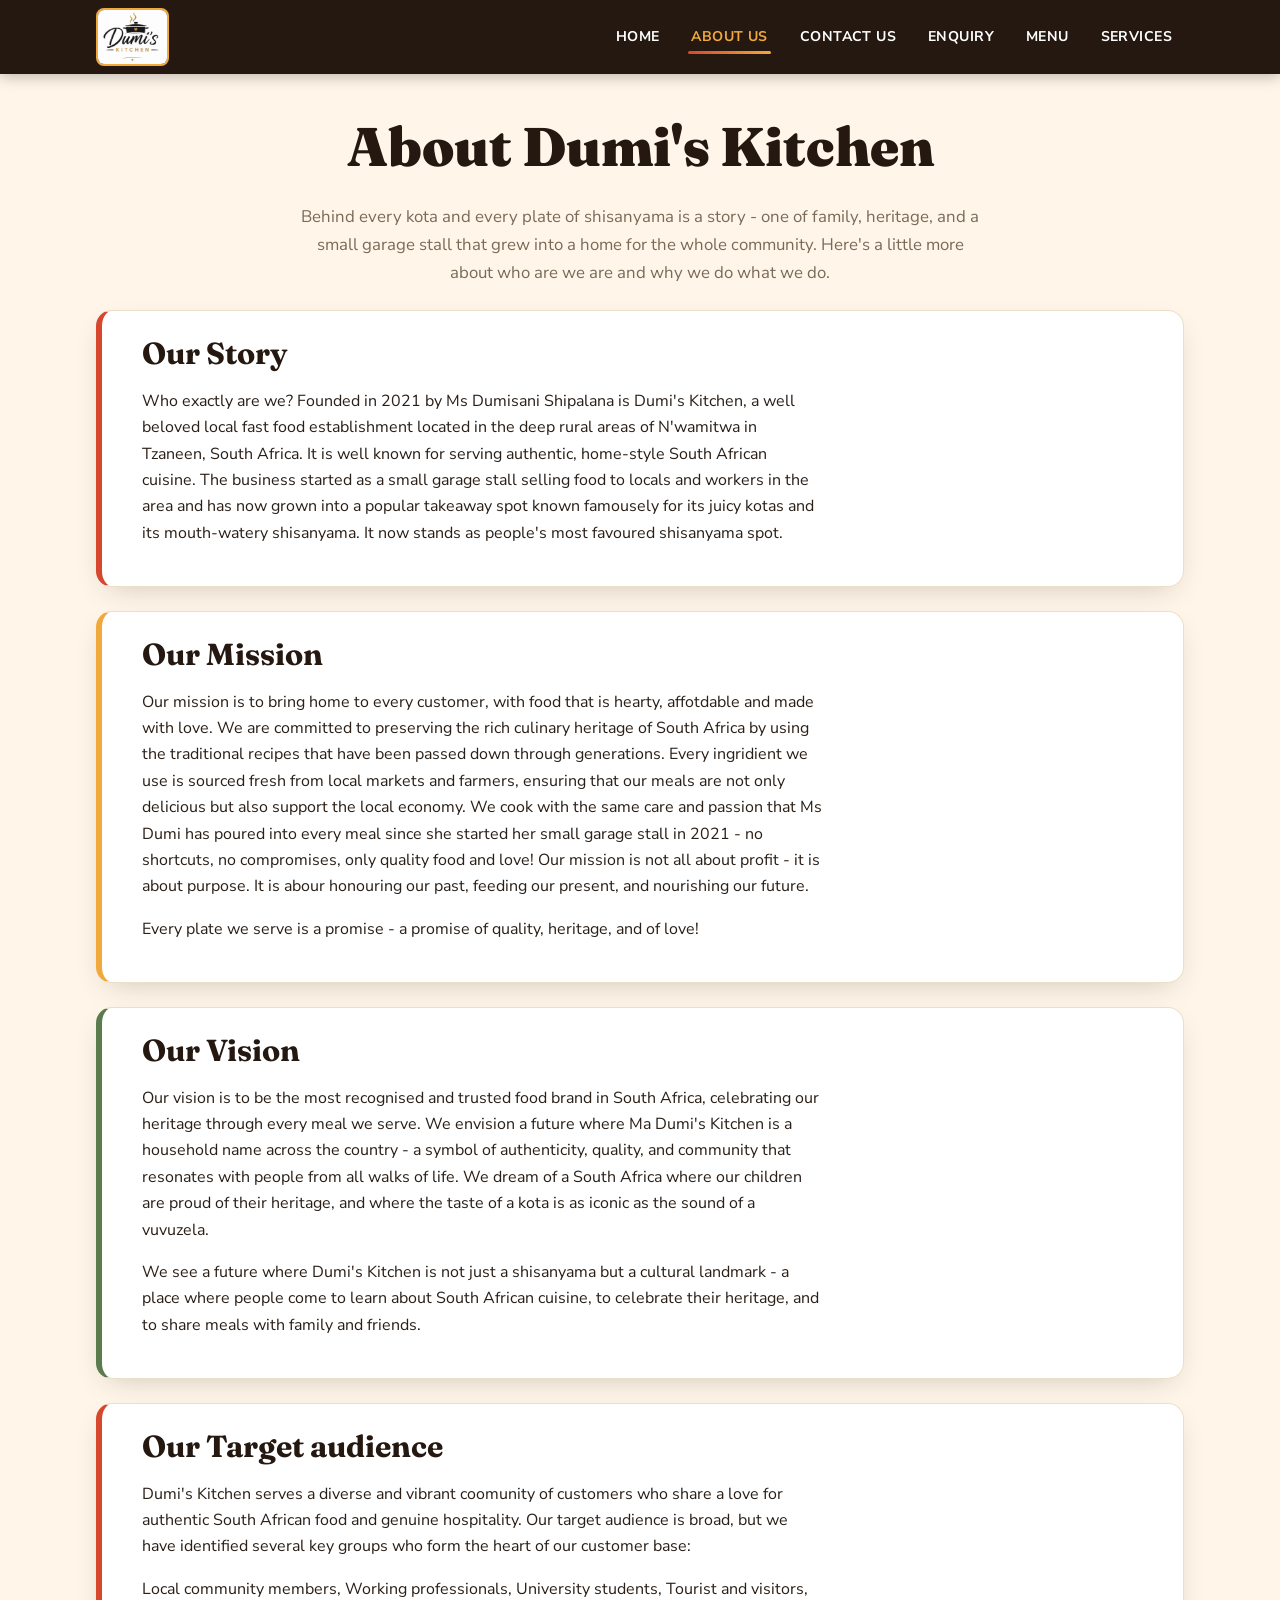
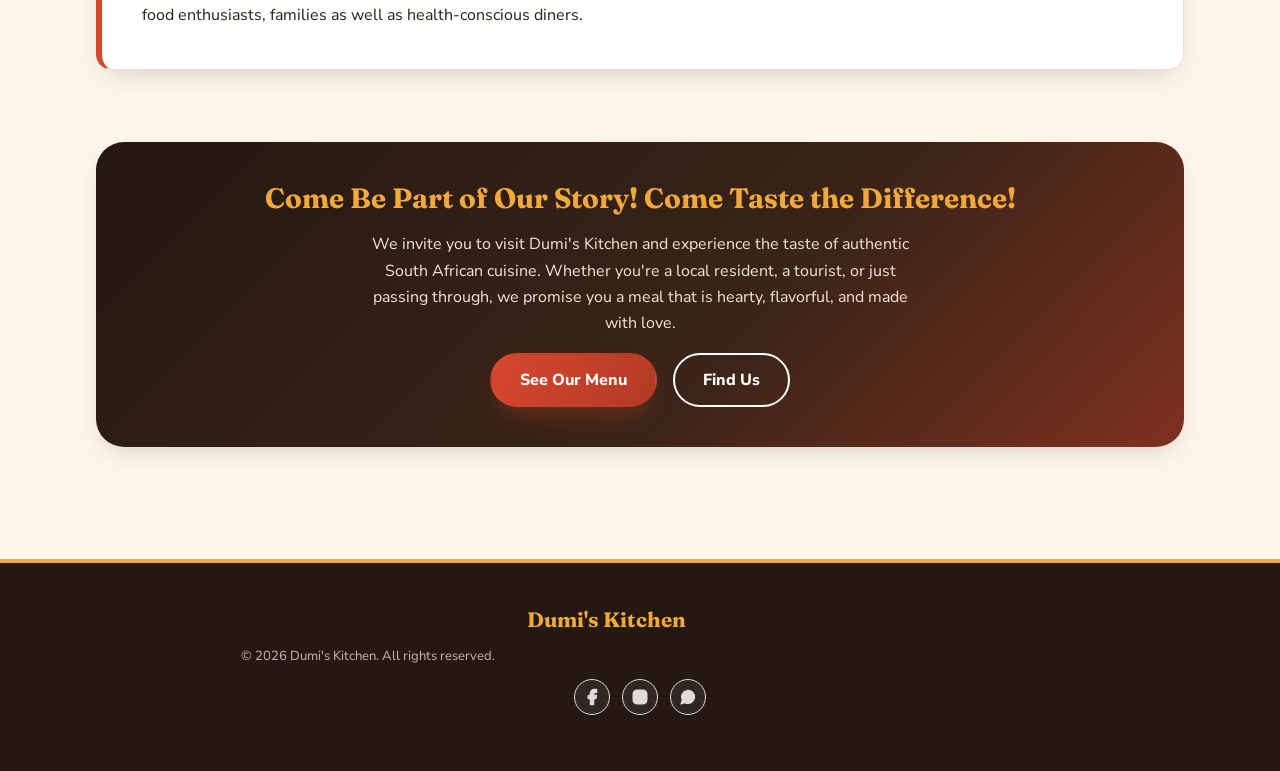
==== commit 9ca24cfb: "Update about-us.html" ====
--- a/pages/about-us.html
+++ b/pages/about-us.html
@@ -8,7 +8,7 @@
     <!--Meta description for SEO-->
     <meta name="description" content="Discover the story, mission, and vision behind Dumi's Kitchen, a beloved shisanyama and kota spot in N'wamitwa, Tzaneen, South Africa.">
     <meta name="keywords" content="Dumi's Kitchen, About Us, Our Story, Mission, Vision, Shisanyama, Kota, N'wamitwa, Tzaneen, South African Cuisine">
-    
+
     <!--CSS Stylesheet-->
     <link rel="stylesheet" href="../assets/css/styles.css">
     
@@ -111,6 +111,21 @@
         <p class="footer-brand">Dumi's Kitchen</p>
         
         <p class="footer-copyright">&copy; 2026 Dumi's Kitchen. All rights reserved.</p>
+
+        <div class="social-links">
+            <a href="https://www.facebook.com/" target="_blank" rel="noopener noreferrer" aria-label="Dumi's Kitchen on Facebook">
+                <svg viewBox="0 0 24 24" fill="none" stroke="currentColor" stroke-width="2" stroke-linecap="round" stroke-linejoin="round" aria-hidden="true"><path d="M18 2h-3a5 5 0 0 0-5 5v3H7v4h3v8h4v-8h3l1-4h-4V7a1 1 0 0 1 1-1h3z"/></svg>
+            </a>
+            <a href="https://www.instagram.com/" target="_blank" rel="noopener noreferrer" aria-label="Dumi's Kitchen on Instagram">
+                <svg viewBox="0 0 24 24" fill="none" stroke="currentColor" stroke-width="2" stroke-linecap="round" stroke-linejoin="round" aria-hidden="true"><rect x="3" y="3" width="18" height="18" rx="5"/><circle cx="12" cy="12" r="4"/><circle cx="17.5" cy="6.5" r="1" fill="currentColor"/></svg>
+            </a>
+            <a href="https://wa.me/27764677719" target="_blank" rel="noopener noreferrer" aria-label="Chat with Dumi's Kitchen on WhatsApp">
+                <svg viewBox="0 0 24 24" fill="none" stroke="currentColor" stroke-width="2" stroke-linecap="round" stroke-linejoin="round" aria-hidden="true"><path d="M3 21l1.65-4.9A8.5 8.5 0 1 1 8 19.4L3 21z"/></svg>
+            </a>
+        </div>
+
+        <!-- Live date and time -->
+        <p class="live-datetime" id="live-datetime" aria-live="off"></p>
       </div>
     </footer>
 </body>
--- a/assets/css/styles.css
+++ b/assets/css/styles.css
@@ -267,7 +267,14 @@
 .story-block h2 { font-size: clamp(1.4rem, 3vw, 1.9rem); text-align: left; color: var(--color-charcoal); }
 
 /* Menu grid */
-.menu-grid { display: grid; grid-template-columns: repeat(auto-fit, minmax(220px, 1fr)); gap: var(--space-3); }
+.menu-grid,
+#mains-grid,
+#sides-grid,
+#drinks-grid {
+  display: grid;
+  grid-template-columns: repeat(auto-fit, minmax(220px, 1fr));
+  gap: var(--space-3)
+}
 
 .menu-item {
   position: relative;
@@ -279,12 +286,9 @@
   transition: transform var(--transition-med), box-shadow var(--transition-med);
 }
 
-.menu-item:hover { transform: translateY(-6px) scale(1.015); box-shadow: 0 20px 36px -14px rgba(36, 24, 17, 0.35); }
-.menu-item .menu-item-media { position: relative; overflow: hidden; }
-.menu-item img { width: 100%; 
-  height: 190px; 
-  object-fit: cover;
-  transition: transform var(--transition-med); cursor: zoom-in; }
+.menu-item { min-width: 0; }
+.menu-item .menu-item-media { height: 190px; }
+.menu-item img { min-width: 0;}
 .menu-item:hover img { transform: scale(1.08); }
 
 .menu-item-body { padding: var(--space-2) var(--space-2) var(--space-2); display: flex; align-items: center; justify-content: space-between; gap: var(--space-1); }
@@ -554,4 +558,115 @@
     transition-duration: 0.01ms !important;
     scroll-behavior: auto !important;
   }
+}
+
+/* Menu grid: equal cards */
+#mains-grid,
+#sides-grid,
+#drinks-grid {
+  display: grid;
+  grid-template-columns: repeat(auto-fill, minmax(240px, 1fr));
+  gap: 1.5rem;
+}
+
+.menu-item {
+  display: flex;
+  flex-direction: column;
+  overflow: hidden;
+  border-radius: 12px;
+}
+
+.menu-item-media {
+  width: 100%;
+  height: 200px;
+  overflow: hidden;
+}
+
+.menu-item-media img {
+  width: 100%;
+  height: 100%;
+  object-fit: cover;
+  display: block;
+}
+
+.menu-item-body {
+  display: flex;
+  justify-content: space-between;
+  align-items: center;
+  gap: 0.75rem;
+  padding: 0.75rem 1rem;
+}
+
+/* Scroll reveal */
+.reveal {
+  opacity: 0;
+  transform: translateY(30px);
+  transition: opacity 0.7s ease, transform 0.7s ease;
+}
+.reveal.in-view {
+  opacity: 1;
+  transform: none;
+}
+
+/* Page load fade-in */
+main { animation: pageFadeIn 0.8s ease both; }
+@keyframes pageFadeIn {
+  from { opacity: 0; transform: translateY(12px); }
+  to   { opacity: 1; transform: none; }
+}
+
+/* Scroll progress bar */
+.scroll-progress {
+  position: fixed;
+  top: 0;
+  left: 0;
+  height: 4px;
+  width: 0;
+  background: linear-gradient(90deg, var(--color-gold), var(--color-fire));
+  z-index: 300;
+}
+
+/* Buttons lift and glow on hover */
+.btn { transition: transform 0.25s ease, box-shadow 0.25s ease; }
+.btn:hover {
+  transform: translateY(-3px);
+  box-shadow: 0 10px 20px -8px rgba(214, 71, 46, 0.55);
+}
+
+/* Respect people who turn animations off */
+@media (prefers-reduced-motion: reduce) {
+  .reveal, main, .btn { animation: none; transition: none; }
+  .reveal { opacity: 1; transform: none; }
+}
+
+/* Social icons */
+.social-links {
+  display: flex;
+  justify-content: center;
+  gap: 0.75rem;
+  margin: 0.75rem 0;
+}
+
+.social-links a {
+  display: flex;
+  align-items: center;
+  justify-content: center;
+  width: 36px;
+  height: 36px;
+  border-radius: 50%;
+  border: 1.5px solid currentColor;
+  color: inherit;
+  opacity: 0.85;
+  transition: transform 0.25s ease, background-color 0.25s ease, color 0.25s ease, opacity 0.25s ease;
+}
+
+.social-links svg { width: 18px; height: 18px; }
+
+.social-links a:hover,
+.social-links a:focus-visible {
+  background-color: var(--color-gold);
+  border-color: var(--color-gold);
+  color: var(--color-charcoal);
+  opacity: 1;
+  transform: translateY(-3px);
 }
